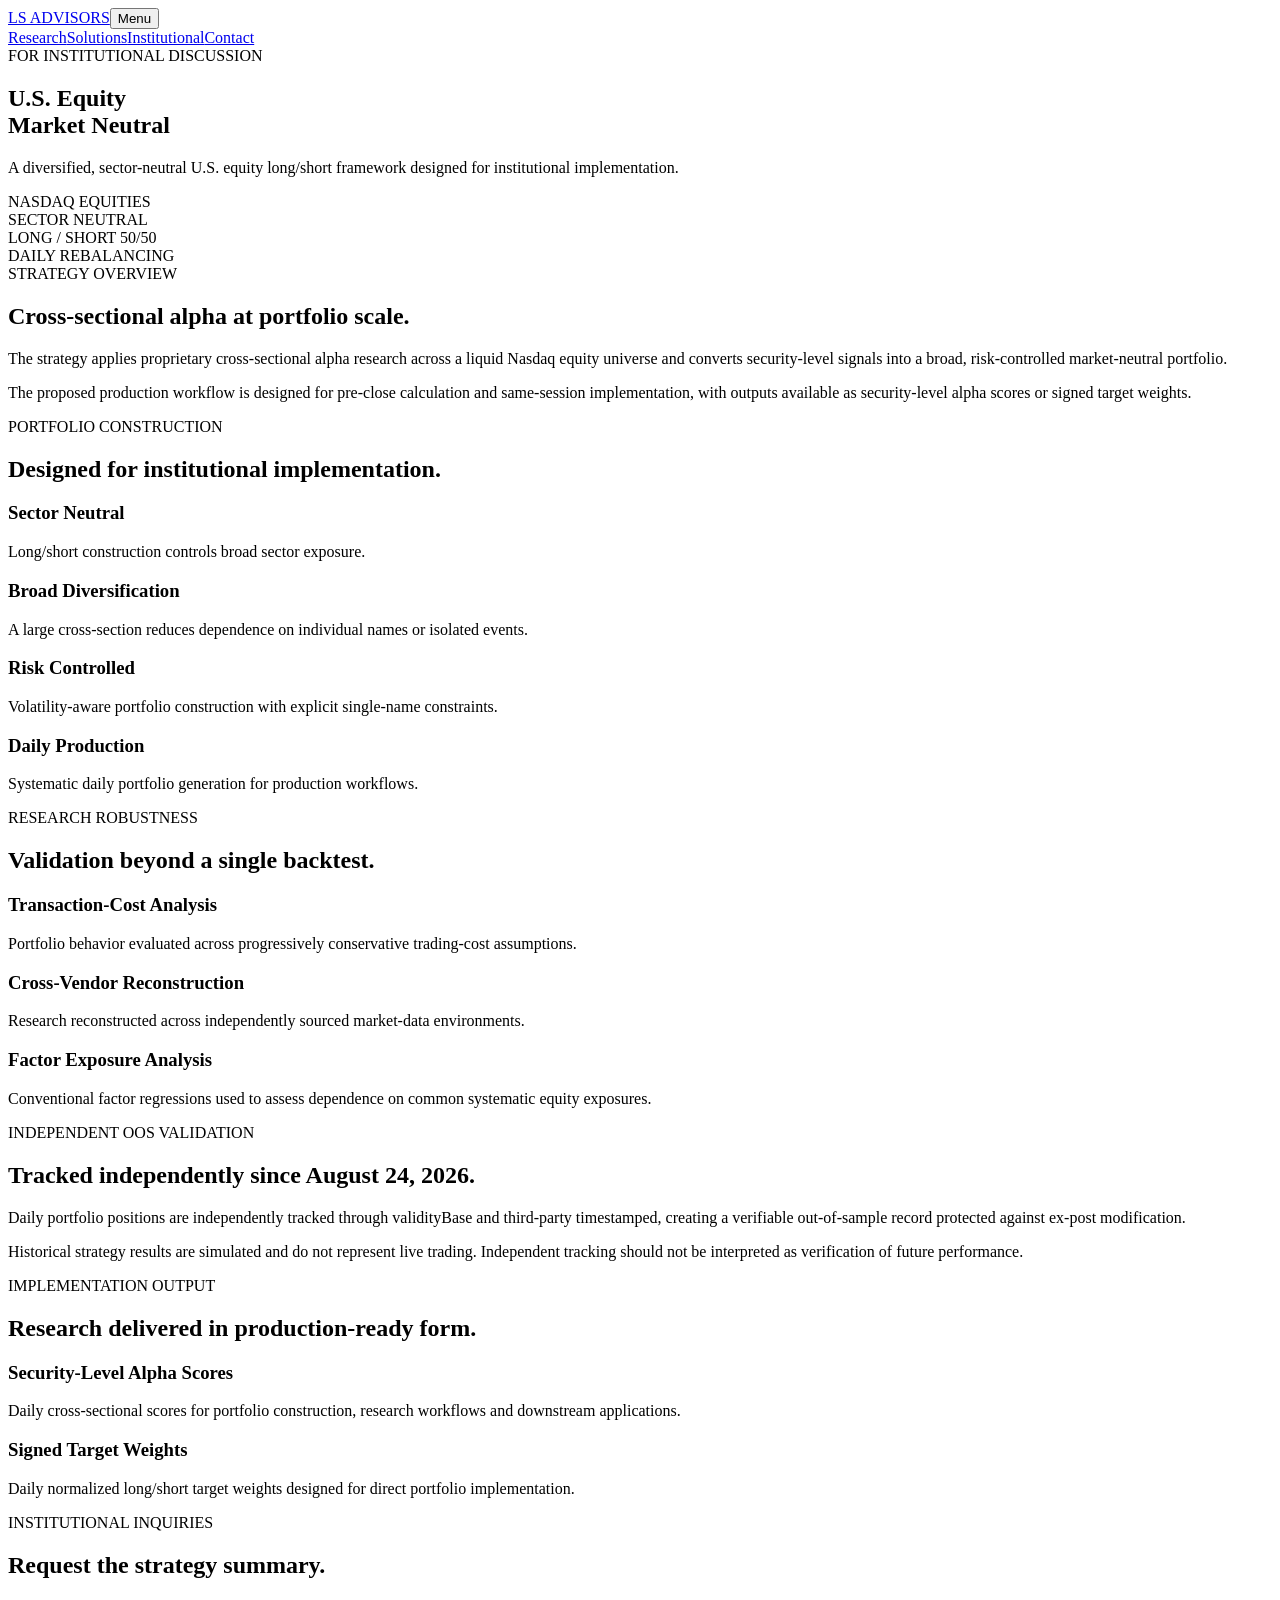
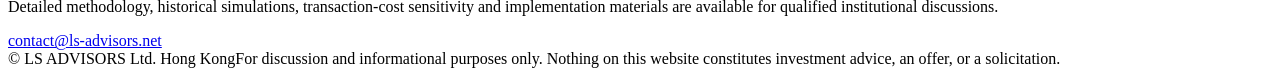
==== institutional.html @ 53be9aa7 "Add files via upload" ====
<!doctype html>
<html lang="en">
<head>
<meta charset="utf-8"><meta name="viewport" content="width=device-width, initial-scale=1">
<meta name="description" content="LS ADVISORS U.S. Equity Market Neutral institutional research overview.">
<title>Institutional Research | LS ADVISORS</title><link rel="stylesheet" href="assets/css/style.css">
</head>
<body>
<header class="site-header"><a class="brand" href="index.html">LS ADVISORS</a><button class="menu" aria-label="Toggle navigation">Menu</button><nav><a href="index.html#research">Research</a><a href="index.html#solutions">Solutions</a><a href="institutional.html">Institutional</a><a href="index.html#contact">Contact</a></nav></header>
<main>
<section class="hero institutional-hero">
<div class="eyebrow">FOR INSTITUTIONAL DISCUSSION</div>
<h1>U.S. Equity<br>Market Neutral</h1>
<p class="lead">A diversified, sector-neutral U.S. equity long/short framework designed for institutional implementation.</p>
<div class="specs"><div>NASDAQ EQUITIES</div><div>SECTOR NEUTRAL</div><div>LONG / SHORT 50/50</div><div>DAILY REBALANCING</div></div>
</section>

<section class="section">
<div class="kicker">STRATEGY OVERVIEW</div><h2>Cross-sectional alpha at portfolio scale.</h2>
<div class="two-col"><p>The strategy applies proprietary cross-sectional alpha research across a liquid Nasdaq equity universe and converts security-level signals into a broad, risk-controlled market-neutral portfolio.</p><p>The proposed production workflow is designed for pre-close calculation and same-session implementation, with outputs available as security-level alpha scores or signed target weights.</p></div>
</section>

<section class="section dark">
<div class="kicker">PORTFOLIO CONSTRUCTION</div><h2>Designed for institutional implementation.</h2>
<div class="cards four"><article><h3>Sector Neutral</h3><p>Long/short construction controls broad sector exposure.</p></article><article><h3>Broad Diversification</h3><p>A large cross-section reduces dependence on individual names or isolated events.</p></article><article><h3>Risk Controlled</h3><p>Volatility-aware portfolio construction with explicit single-name constraints.</p></article><article><h3>Daily Production</h3><p>Systematic daily portfolio generation for production workflows.</p></article></div>
</section>

<section class="section">
<div class="kicker">RESEARCH ROBUSTNESS</div><h2>Validation beyond a single backtest.</h2>
<div class="cards three"><article><h3>Transaction-Cost Analysis</h3><p>Portfolio behavior evaluated across progressively conservative trading-cost assumptions.</p></article><article><h3>Cross-Vendor Reconstruction</h3><p>Research reconstructed across independently sourced market-data environments.</p></article><article><h3>Factor Exposure Analysis</h3><p>Conventional factor regressions used to assess dependence on common systematic equity exposures.</p></article></div>
</section>

<section class="section validation-large">
<div class="kicker">INDEPENDENT OOS VALIDATION</div><h2>Tracked independently since August 24, 2026.</h2>
<p class="lead">Daily portfolio positions are independently tracked through validityBase and third-party timestamped, creating a verifiable out-of-sample record protected against ex-post modification.</p>
<p class="muted">Historical strategy results are simulated and do not represent live trading. Independent tracking should not be interpreted as verification of future performance.</p>
</section>

<section class="section dark">
<div class="kicker">IMPLEMENTATION OUTPUT</div><h2>Research delivered in production-ready form.</h2>
<div class="two-col"><div><h3>Security-Level Alpha Scores</h3><p>Daily cross-sectional scores for portfolio construction, research workflows and downstream applications.</p></div><div><h3>Signed Target Weights</h3><p>Daily normalized long/short target weights designed for direct portfolio implementation.</p></div></div>
</section>

<section class="section contact">
<div class="kicker">INSTITUTIONAL INQUIRIES</div><h2>Request the strategy summary.</h2>
<p>Detailed methodology, historical simulations, transaction-cost sensitivity and implementation materials are available for qualified institutional discussions.</p>
<a class="btn primary" href="mailto:contact@ls-advisors.net?subject=Institutional%20Strategy%20Inquiry">contact@ls-advisors.net</a>
</section>
</main>
<footer>© <span id="year"></span> LS ADVISORS Ltd. <span>Hong Kong</span><span>For discussion and informational purposes only. Nothing on this website constitutes investment advice, an offer, or a solicitation.</span></footer>
<script src="assets/js/main.js"></script></body></html>
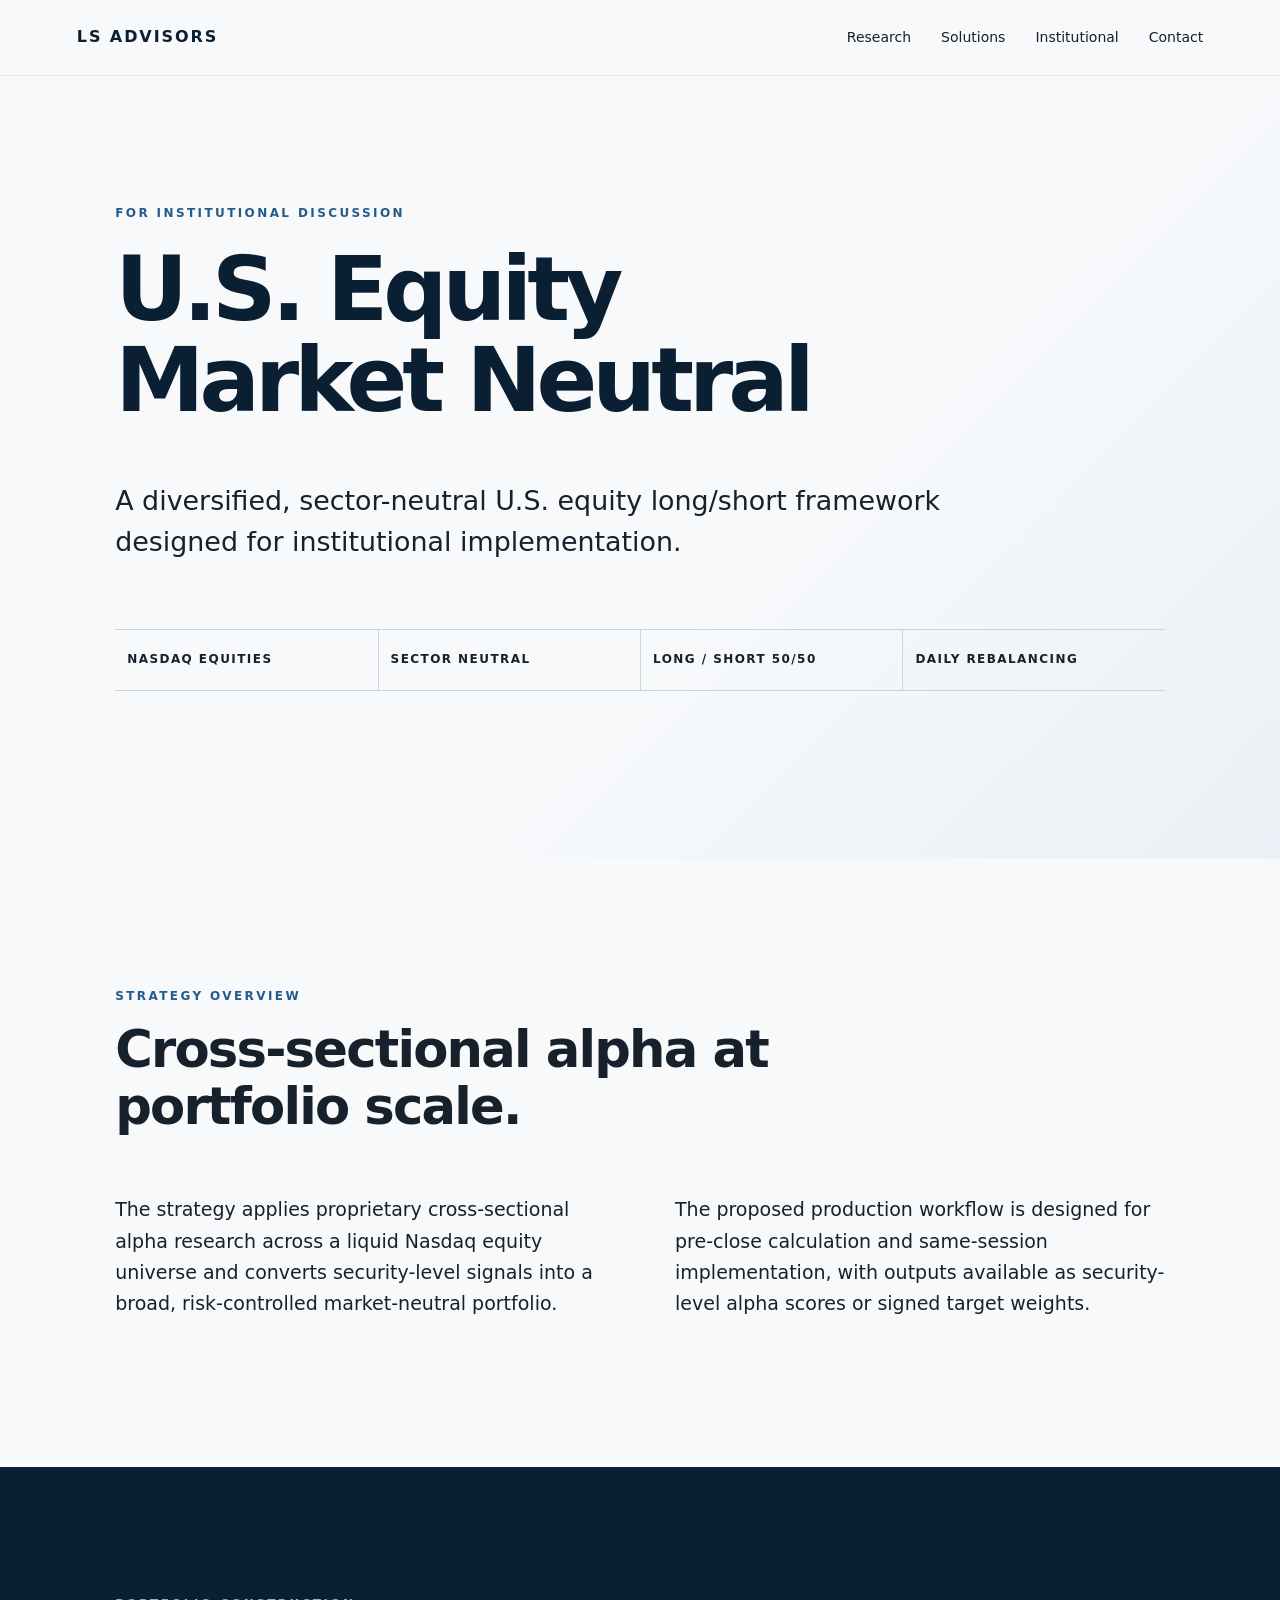
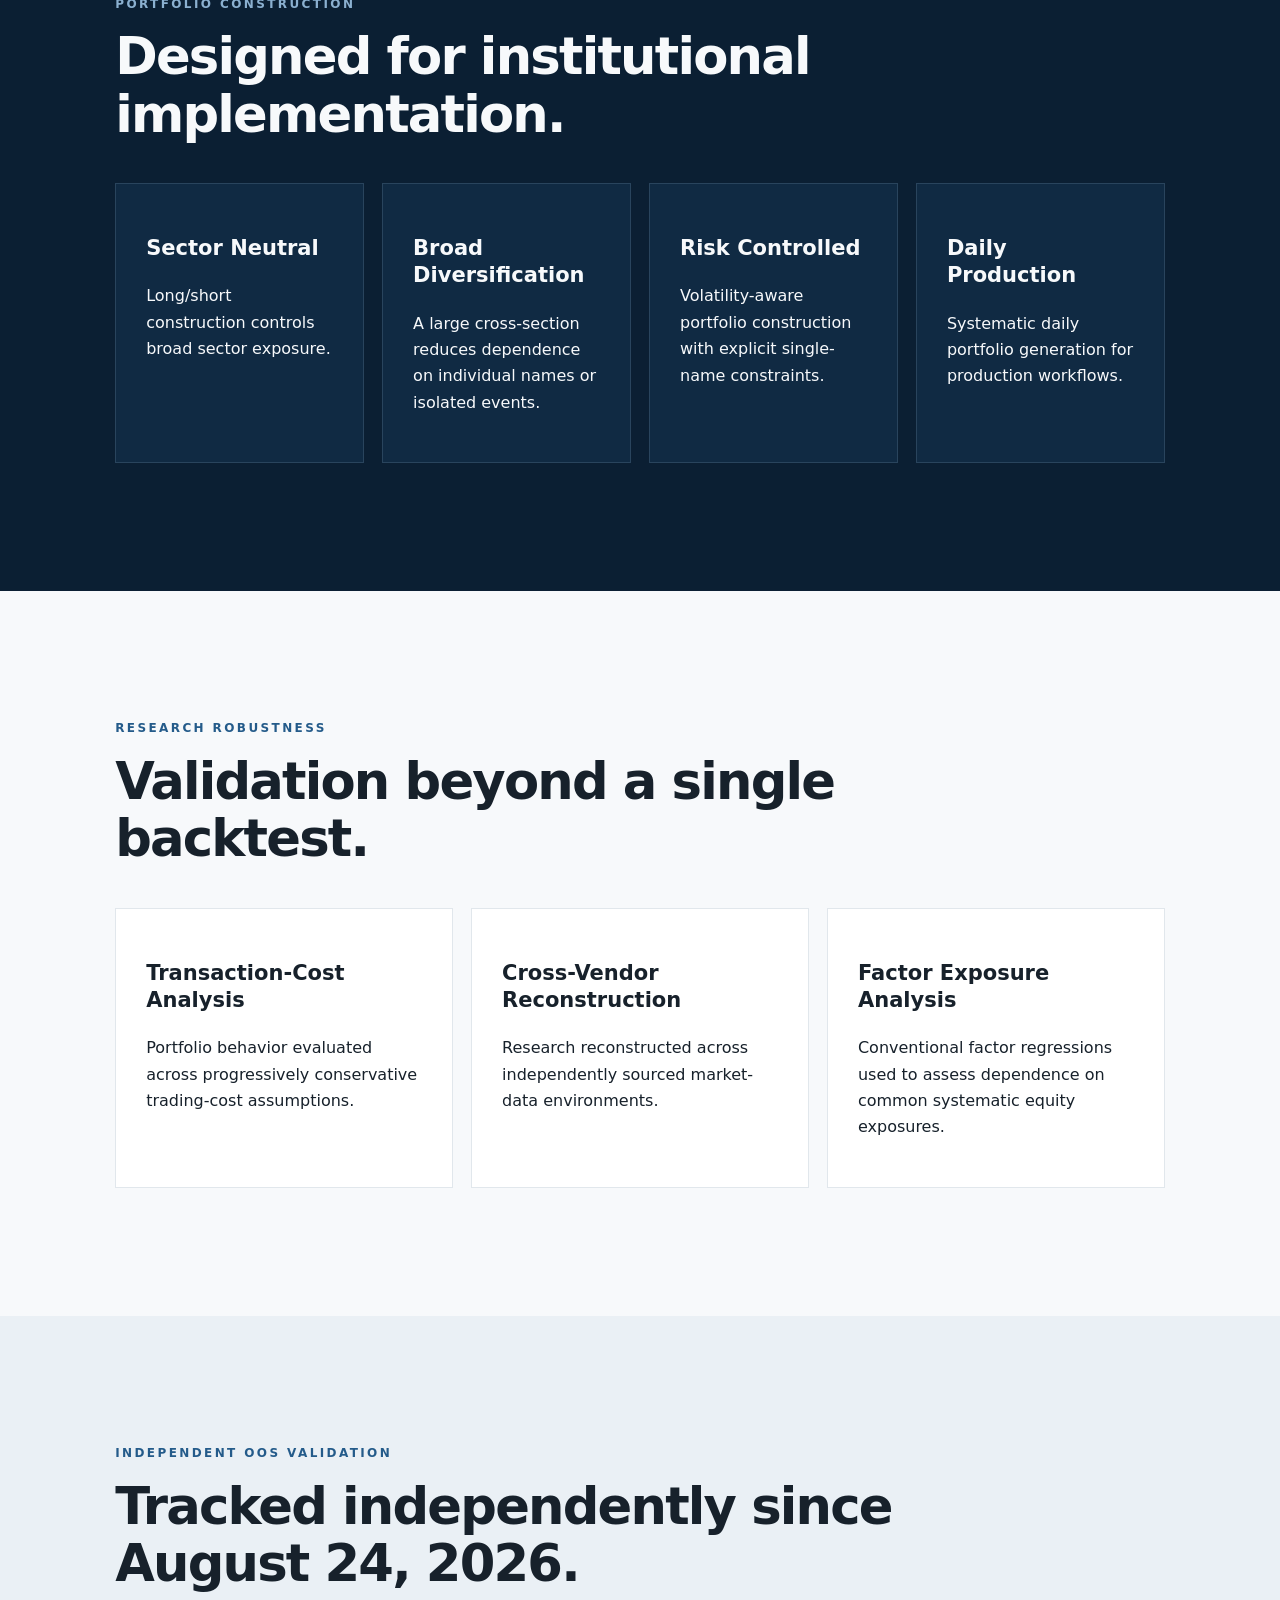
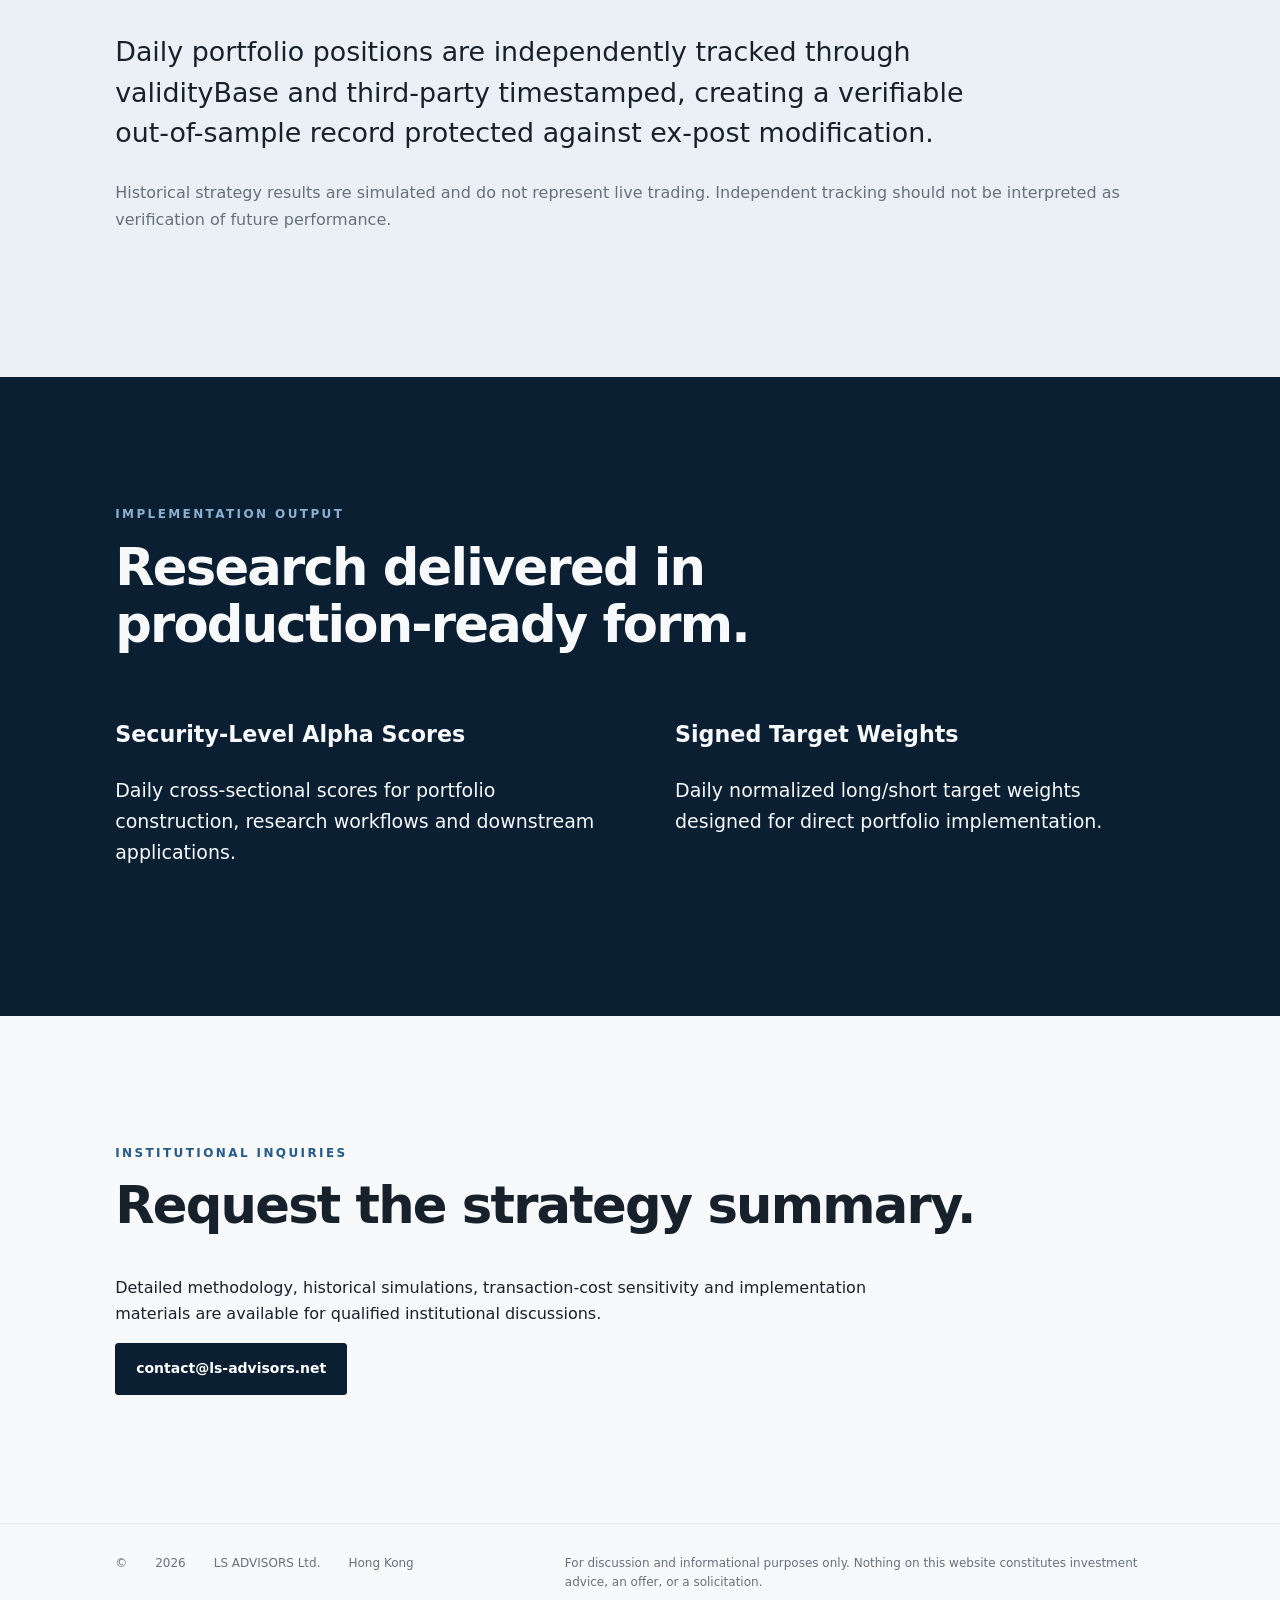
==== commit 9fe6ebb7: "Update stylesheet and script paths in institutional.html" ====
--- a/institutional.html
+++ b/institutional.html
@@ -3,7 +3,7 @@
 <head>
 <meta charset="utf-8"><meta name="viewport" content="width=device-width, initial-scale=1">
 <meta name="description" content="LS ADVISORS U.S. Equity Market Neutral institutional research overview.">
-<title>Institutional Research | LS ADVISORS</title><link rel="stylesheet" href="assets/css/style.css">
+<title>Institutional Research | LS ADVISORS</title><link rel="stylesheet" href="style.css">
 </head>
 <body>
 <header class="site-header"><a class="brand" href="index.html">LS ADVISORS</a><button class="menu" aria-label="Toggle navigation">Menu</button><nav><a href="index.html#research">Research</a><a href="index.html#solutions">Solutions</a><a href="institutional.html">Institutional</a><a href="index.html#contact">Contact</a></nav></header>
@@ -48,4 +48,4 @@
 </section>
 </main>
 <footer>© <span id="year"></span> LS ADVISORS Ltd. <span>Hong Kong</span><span>For discussion and informational purposes only. Nothing on this website constitutes investment advice, an offer, or a solicitation.</span></footer>
-<script src="assets/js/main.js"></script></body></html>+<script src="main.js"></script></body></html>
--- a/style.css
+++ b/style.css
@@ -0,0 +1,2 @@
+*{box-sizing:border-box}html{scroll-behavior:smooth}body{margin:0;font-family:Inter,ui-sans-serif,system-ui,-apple-system,BlinkMacSystemFont,"Segoe UI",sans-serif;color:#17212b;background:#f7f9fb;line-height:1.65}a{color:inherit;text-decoration:none}.site-header{height:76px;padding:0 clamp(24px,6vw,90px);display:flex;align-items:center;justify-content:space-between;background:rgba(247,249,251,.94);border-bottom:1px solid #e1e7ec;position:sticky;top:0;z-index:20;backdrop-filter:blur(12px)}.brand{font-weight:800;letter-spacing:.12em;color:#0b1f33}.site-header nav{display:flex;gap:30px;font-size:14px}.site-header nav a:hover{color:#245b8a}.menu{display:none;background:none;border:0;font:inherit}.hero,.section{padding:clamp(72px,10vw,140px) clamp(24px,9vw,150px)}.hero{min-height:76vh;display:flex;flex-direction:column;justify-content:center;background:linear-gradient(135deg,#f7f9fb 60%,#eaf0f5)}.hero h1{font-size:clamp(48px,7vw,92px);line-height:1.02;letter-spacing:-.055em;max-width:1050px;margin:20px 0 28px;color:#0b1f33}.eyebrow,.kicker{font-size:12px;font-weight:800;letter-spacing:.2em;color:#245b8a}.lead{font-size:clamp(20px,2.1vw,28px);line-height:1.5;max-width:900px}.hero>p:not(.lead){max-width:760px;color:#66717d}.actions{display:flex;gap:12px;margin-top:28px}.btn{display:inline-block;padding:13px 20px;border:1px solid #9eabb6;border-radius:3px;font-weight:700;font-size:14px}.btn.primary{background:#0b1f33;color:white;border-color:#0b1f33}.section h2{font-size:clamp(34px,4vw,58px);line-height:1.12;letter-spacing:-.035em;margin:14px 0 40px;max-width:900px}.cards{display:grid;gap:18px}.cards.three{grid-template-columns:repeat(3,1fr)}.cards.four{grid-template-columns:repeat(4,1fr)}.cards.grid6{grid-template-columns:repeat(3,1fr)}.cards article{padding:30px;border:1px solid #e1e7ec;background:#fff;min-height:220px}.cards article span,.process b{font-size:12px;letter-spacing:.16em;color:#245b8a}.cards h3,.process h3{font-size:21px;line-height:1.3}.cards small{color:#66717d}.dark{background:#0b1f33;color:#f7f9fb}.dark .kicker{color:#8bb0d0}.dark .cards article{background:#102a43;border-color:#29445d}.process{display:grid;grid-template-columns:repeat(3,1fr);gap:0;border-top:1px solid #3d5266}.process article{padding:32px 36px 24px 0;border-bottom:1px solid #3d5266}.process article+article{padding-left:36px;border-left:1px solid #3d5266}.statement{max-width:900px;font-size:21px;margin-top:45px}.specs{display:grid;grid-template-columns:repeat(4,1fr);margin:40px 0;border-top:1px solid #cbd5dd;border-bottom:1px solid #cbd5dd}.specs div{padding:20px 12px;font-size:12px;font-weight:800;letter-spacing:.12em}.specs div+div{border-left:1px solid #cbd5dd}.validation{border-left:3px solid #245b8a;padding:5px 0 5px 24px;max-width:850px;margin:45px 0}.text-link{font-weight:800;color:#245b8a}.deployment{background:#eaf0f5}.deployment p{max-width:900px;font-size:20px}.formula{margin-top:50px;padding:25px 0;border-top:1px solid #cbd5dd;border-bottom:1px solid #cbd5dd;font-weight:800;font-size:clamp(18px,2.3vw,30px);word-spacing:10px}.formula i{font-style:normal;color:#245b8a}.contact p{max-width:800px}.muted{color:#66717d}.two-col{display:grid;grid-template-columns:1fr 1fr;gap:70px;font-size:19px}.institutional-hero{min-height:65vh}.validation-large{background:#eaf0f5}footer{padding:30px clamp(24px,9vw,150px);border-top:1px solid #e1e7ec;display:flex;gap:28px;flex-wrap:wrap;color:#66717d;font-size:12px}footer span:last-child{margin-left:auto;max-width:600px}
+@media(max-width:800px){.site-header nav{display:none;position:absolute;top:76px;left:0;right:0;padding:24px;background:#f7f9fb;border-bottom:1px solid #e1e7ec;flex-direction:column}.site-header nav.open{display:flex}.menu{display:block}.cards.three,.cards.four,.cards.grid6,.process,.specs,.two-col{grid-template-columns:1fr}.process article+article{padding-left:0;border-left:0}.specs div+div{border-left:0;border-top:1px solid #cbd5dd}.hero{min-height:auto}.actions{flex-direction:column;align-items:flex-start}footer span:last-child{margin-left:0}}
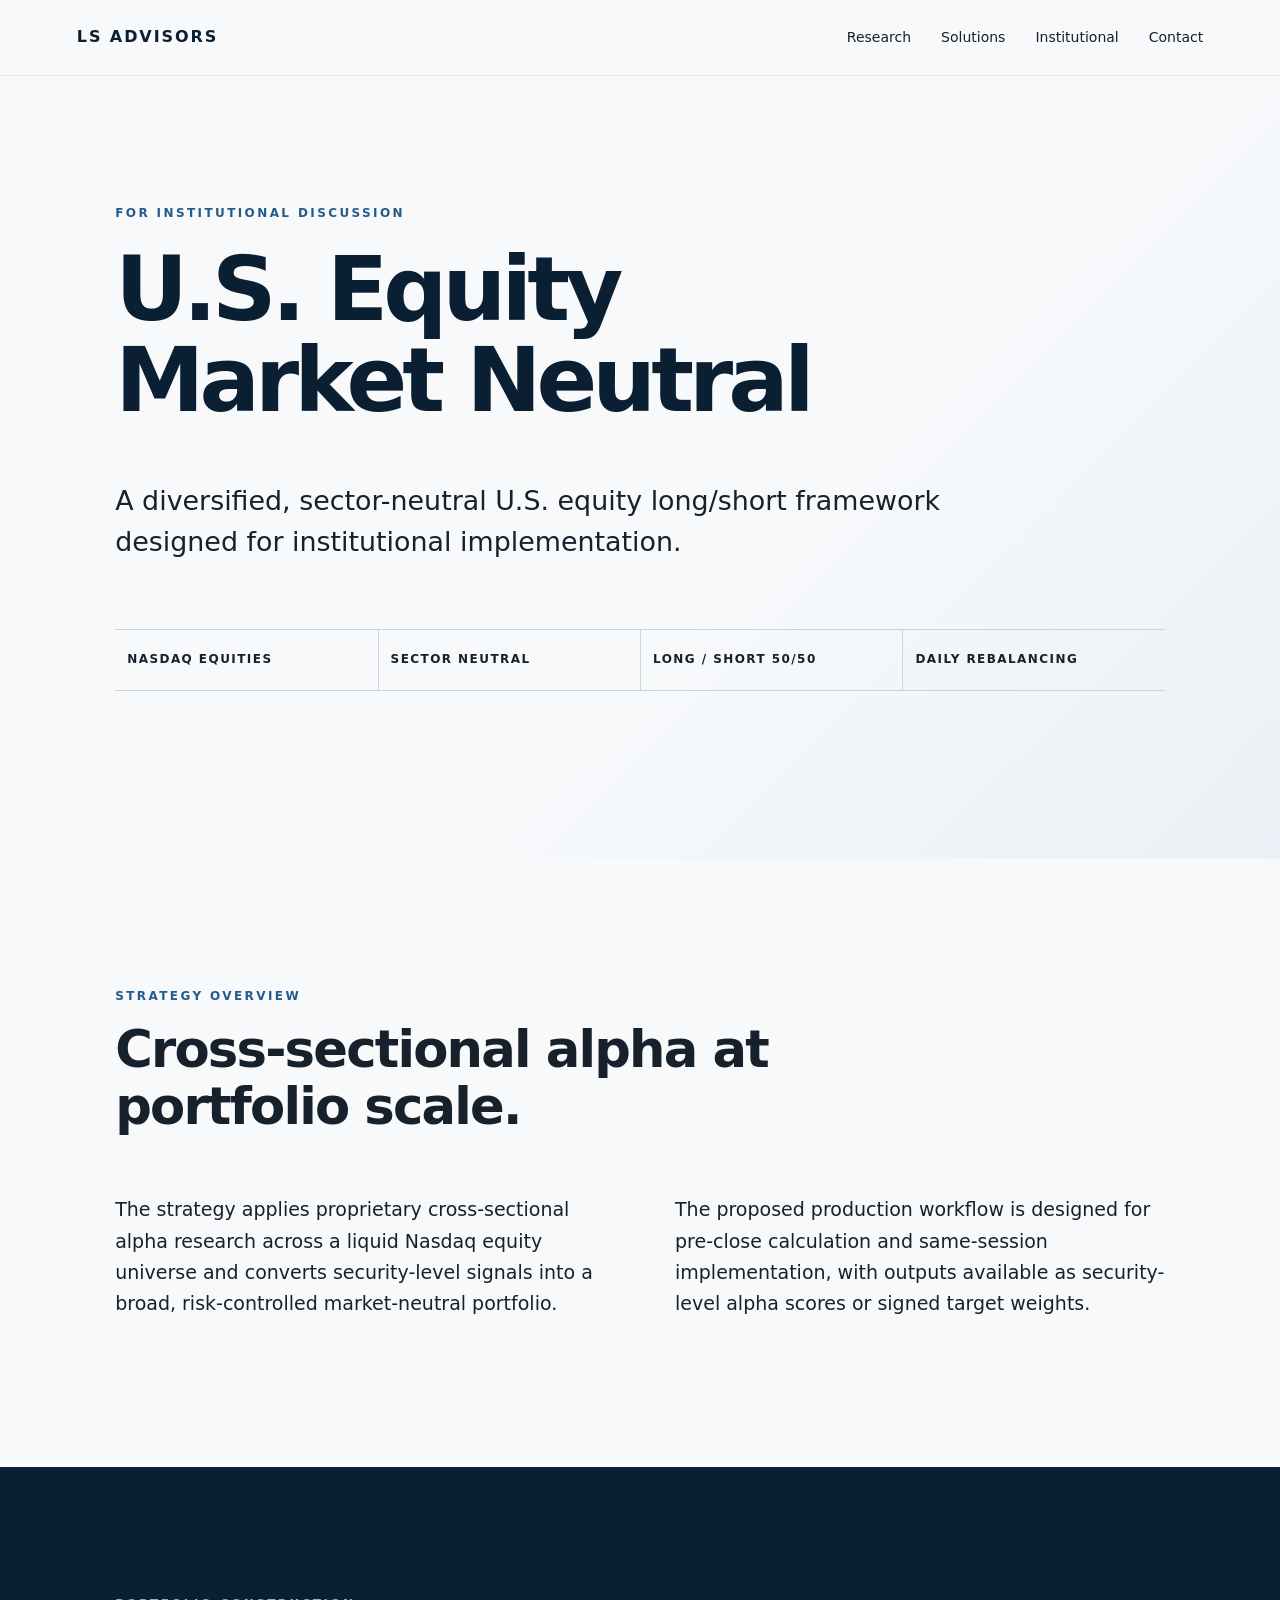
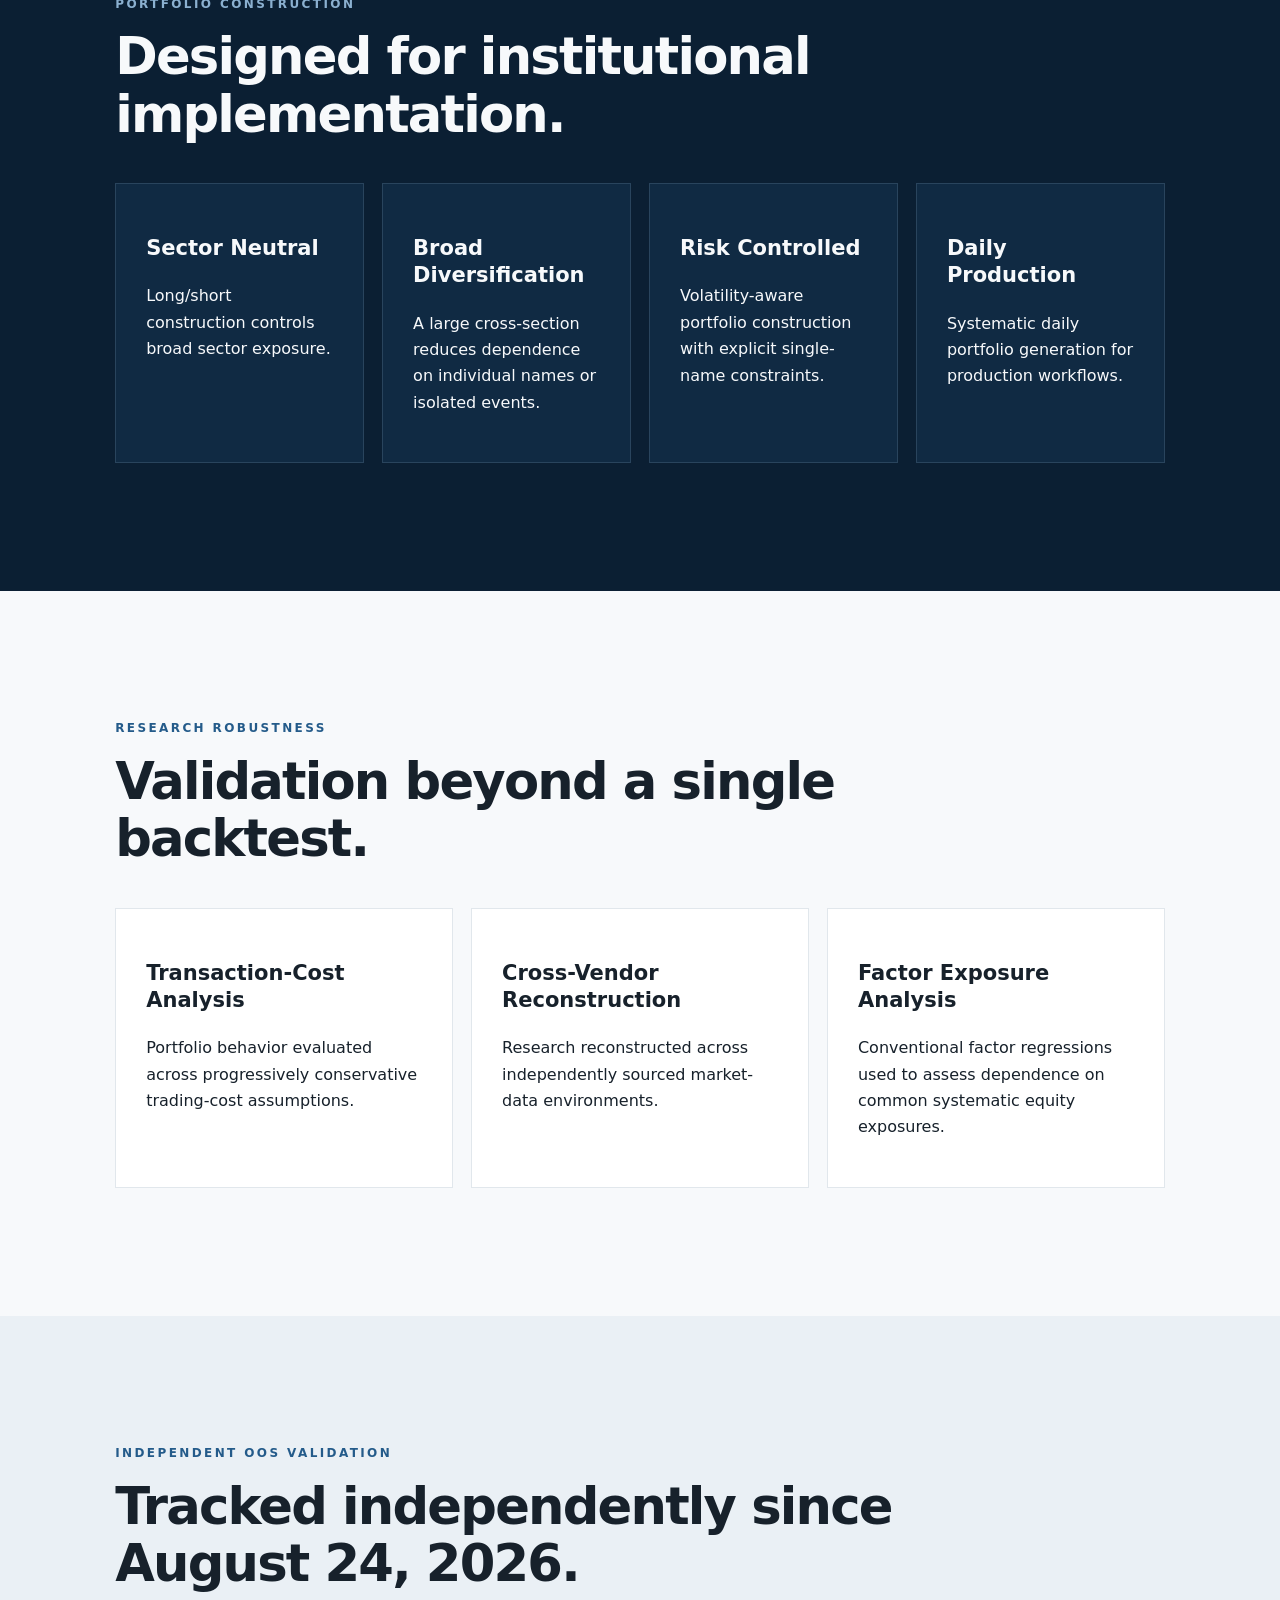
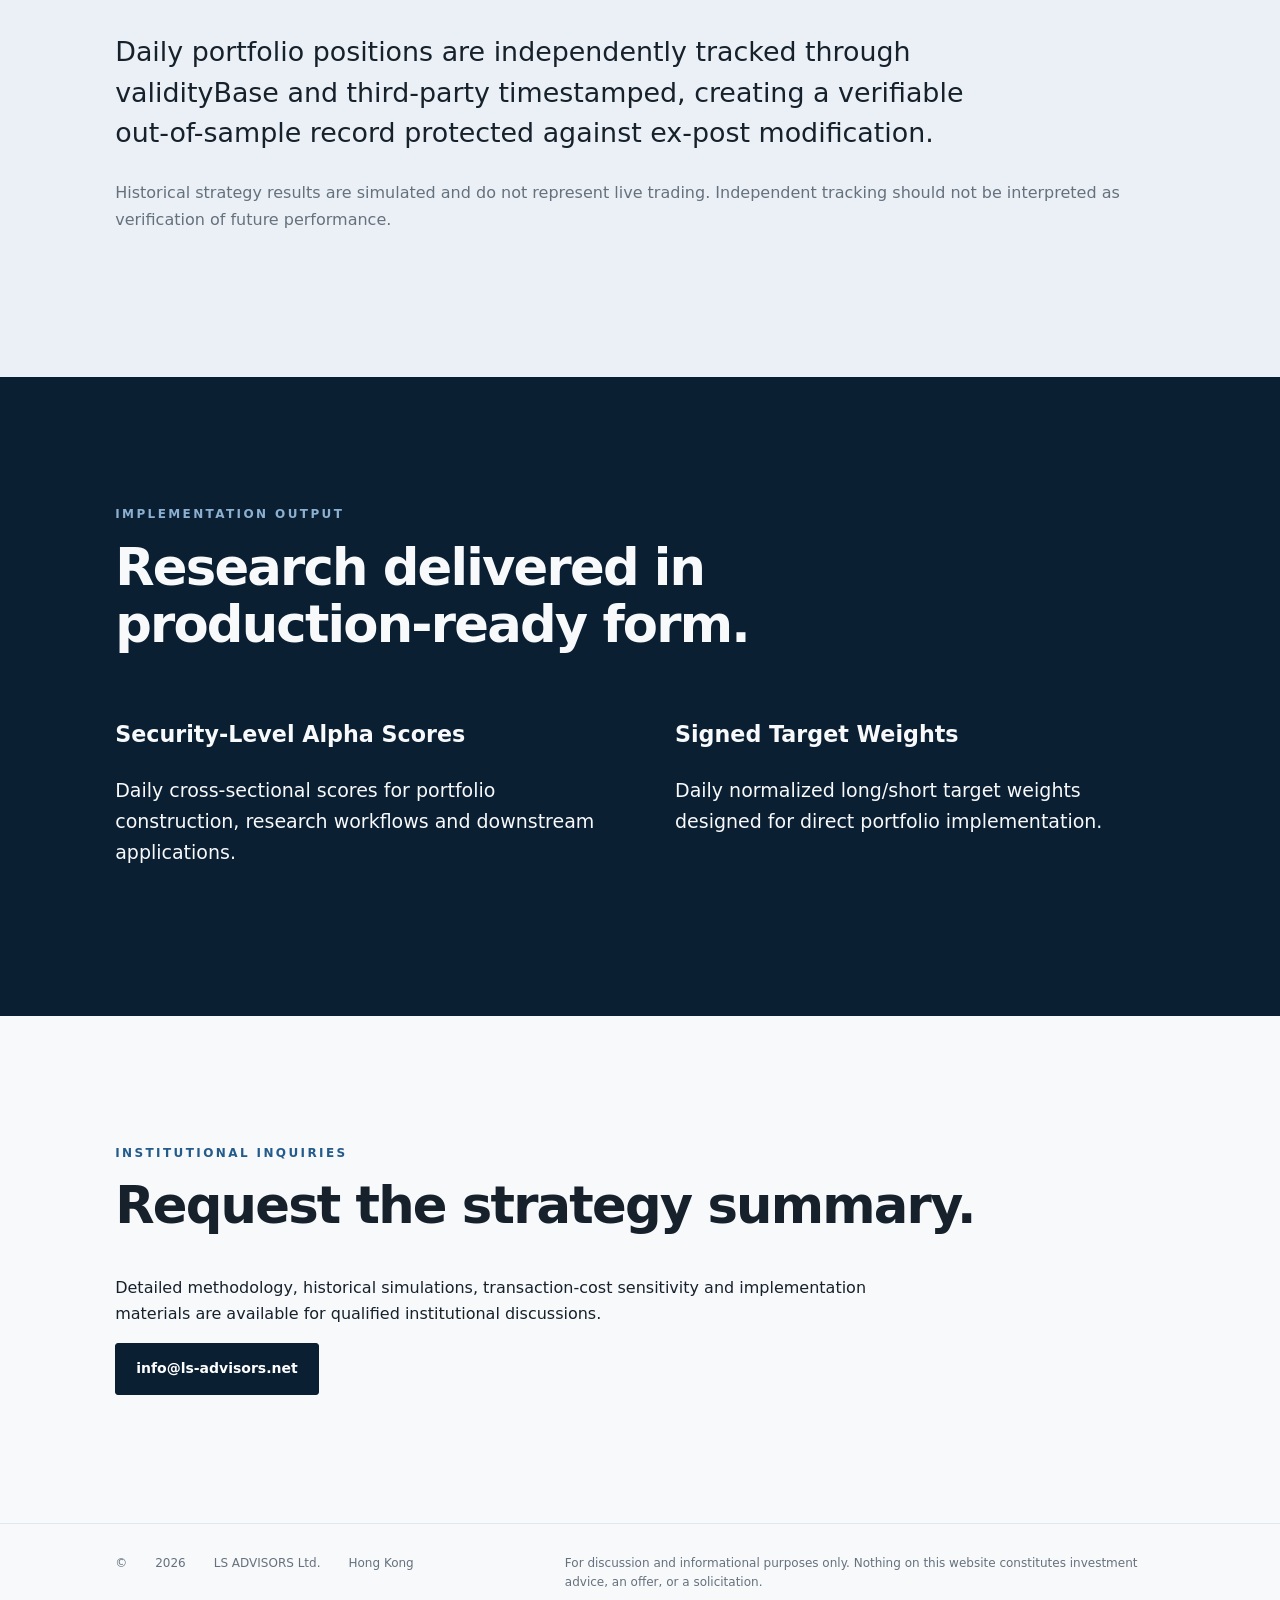
==== commit c14424d8: "institutional.html 업데이트 이메일 주소 변경" ====
--- a/institutional.html
+++ b/institutional.html
@@ -44,7 +44,7 @@
 <section class="section contact">
 <div class="kicker">INSTITUTIONAL INQUIRIES</div><h2>Request the strategy summary.</h2>
 <p>Detailed methodology, historical simulations, transaction-cost sensitivity and implementation materials are available for qualified institutional discussions.</p>
-<a class="btn primary" href="mailto:contact@ls-advisors.net?subject=Institutional%20Strategy%20Inquiry">contact@ls-advisors.net</a>
+<a class="btn primary" href="mailto:info@ls-advisors.net?subject=Institutional%20Strategy%20Inquiry">info@ls-advisors.net</a>
 </section>
 </main>
 <footer>© <span id="year"></span> LS ADVISORS Ltd. <span>Hong Kong</span><span>For discussion and informational purposes only. Nothing on this website constitutes investment advice, an offer, or a solicitation.</span></footer>
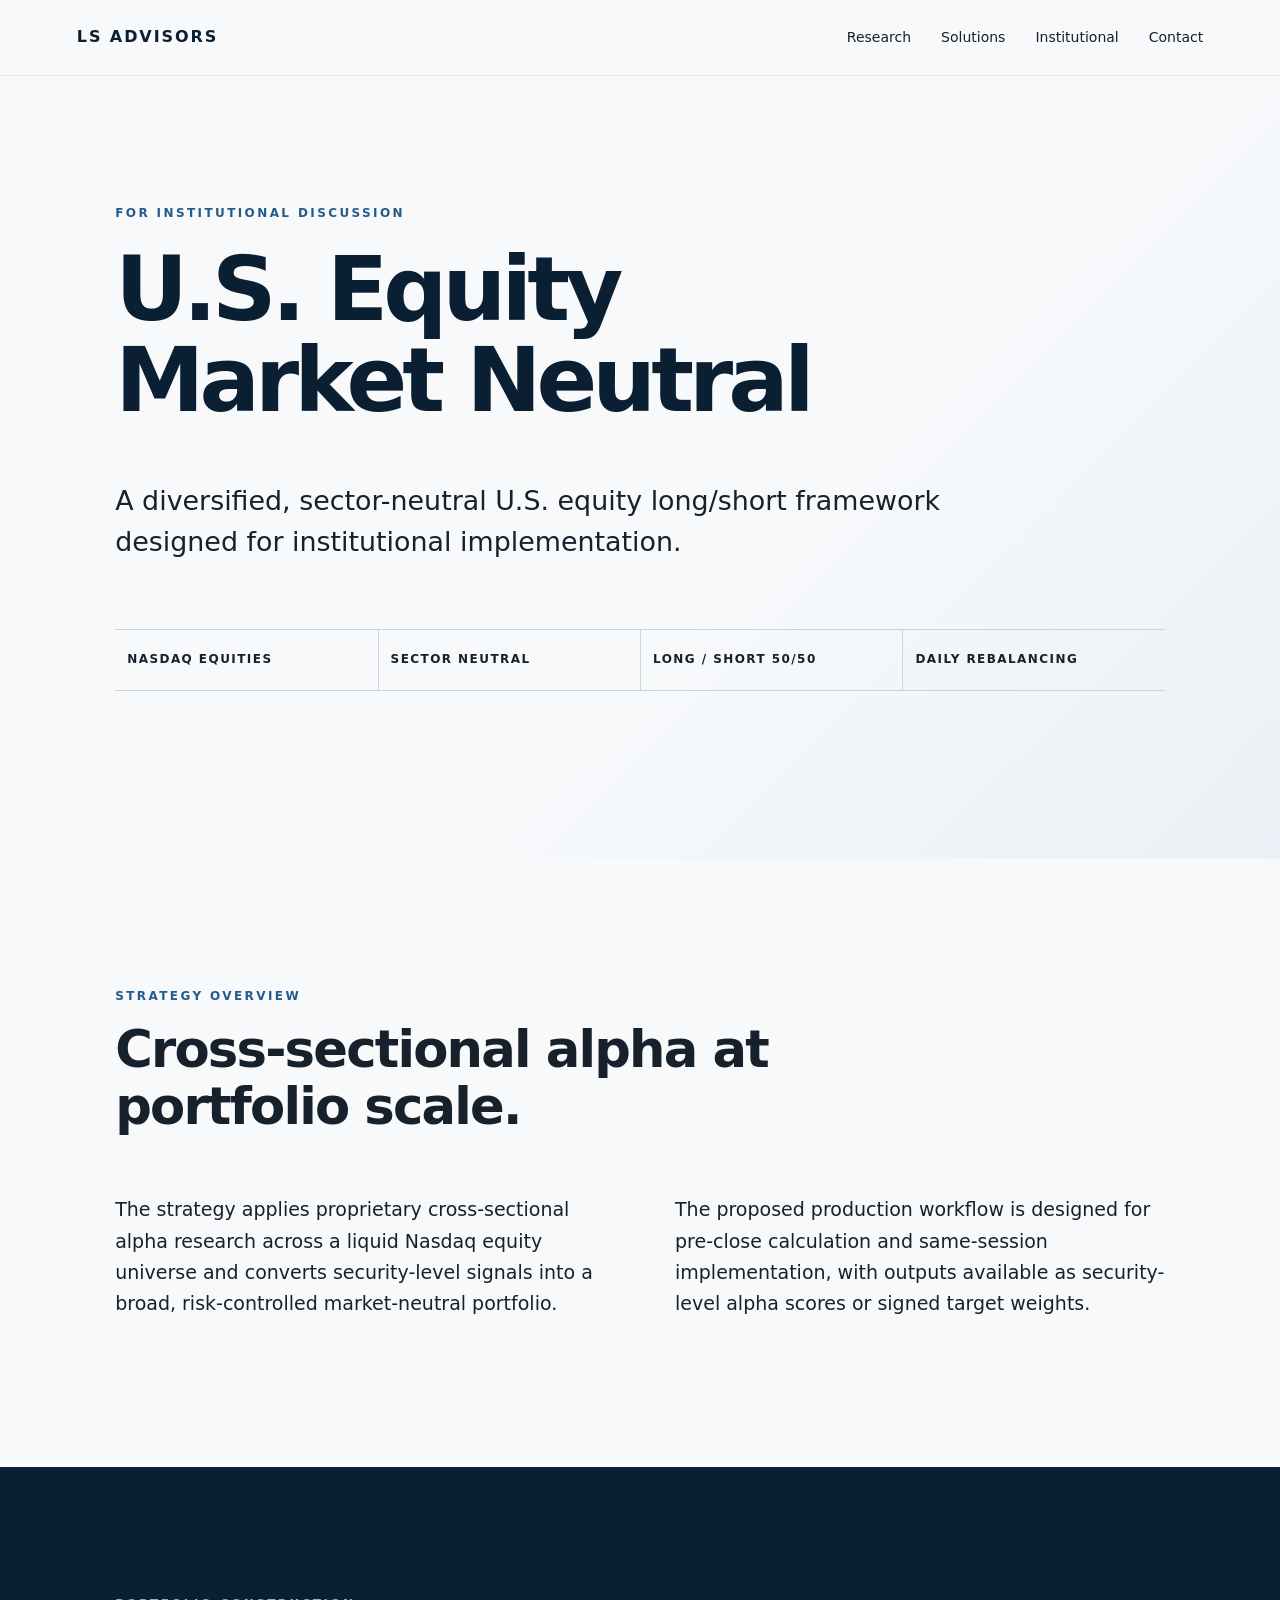
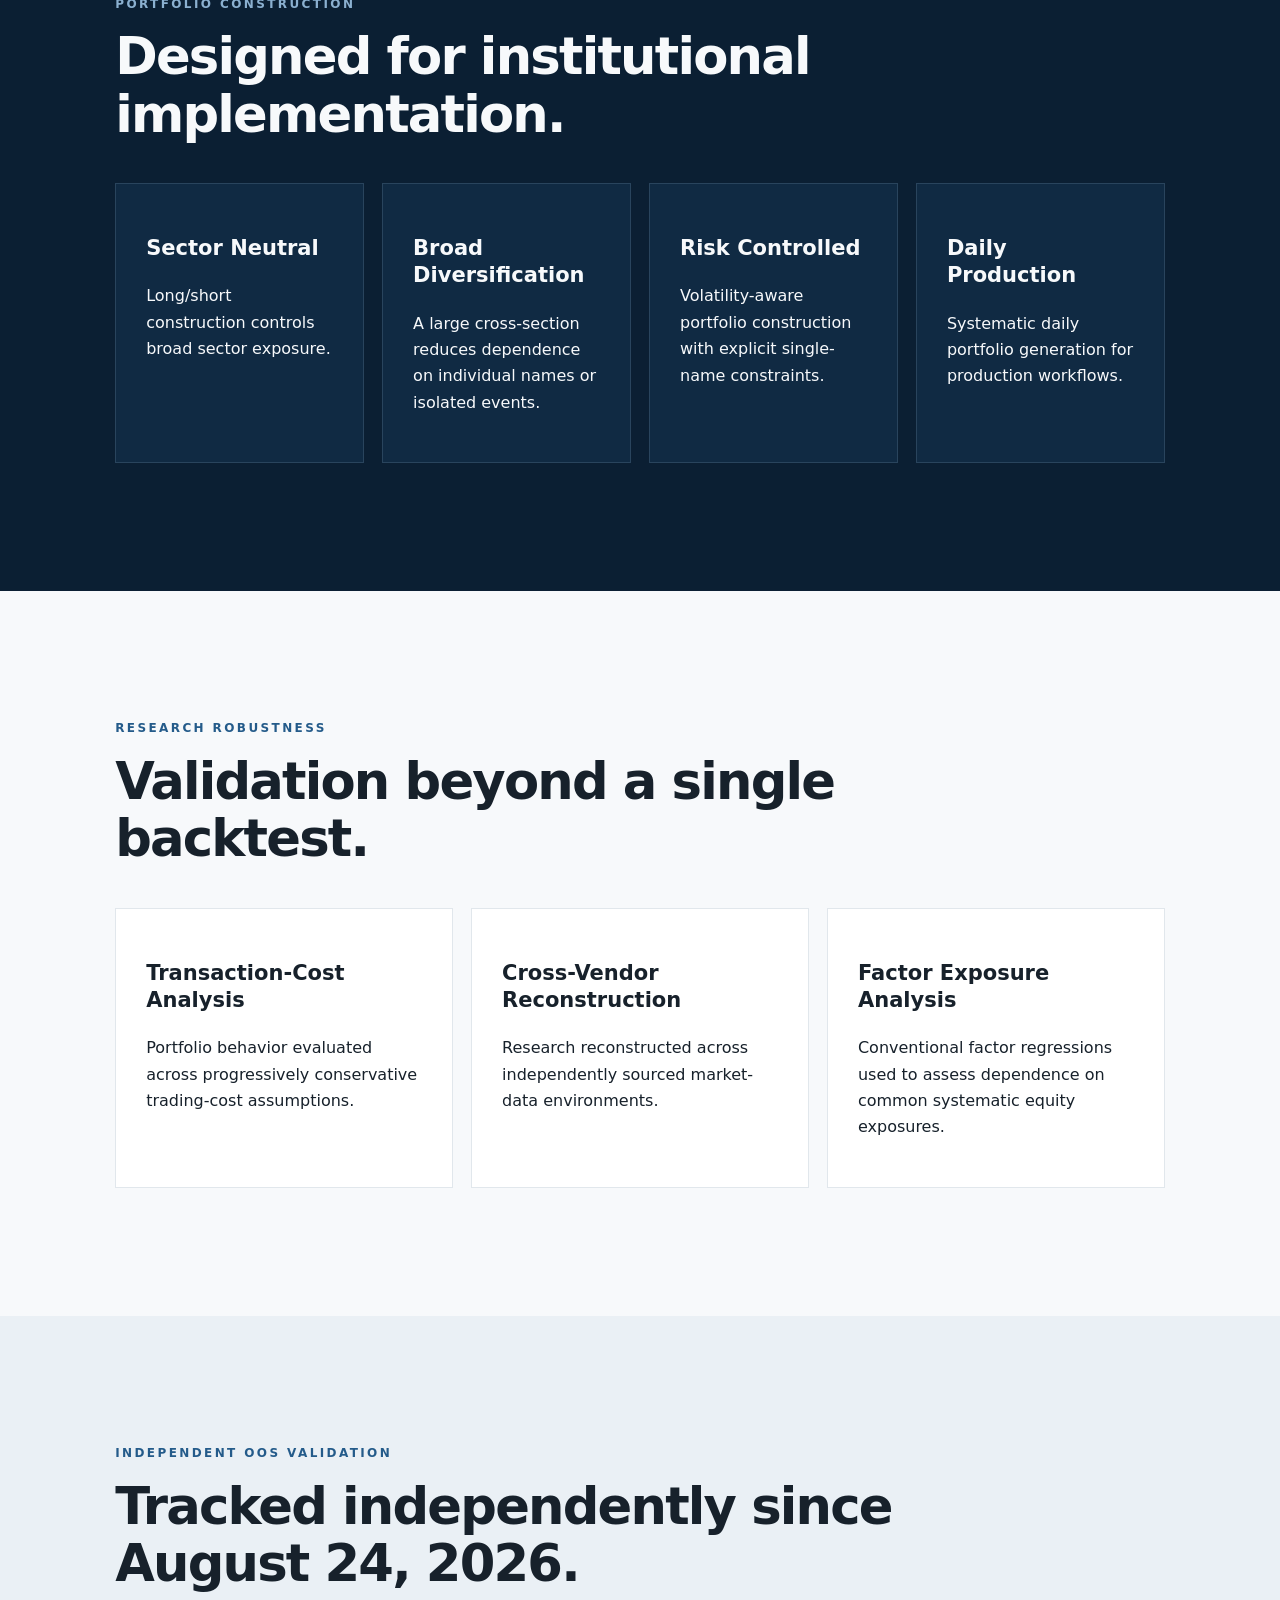
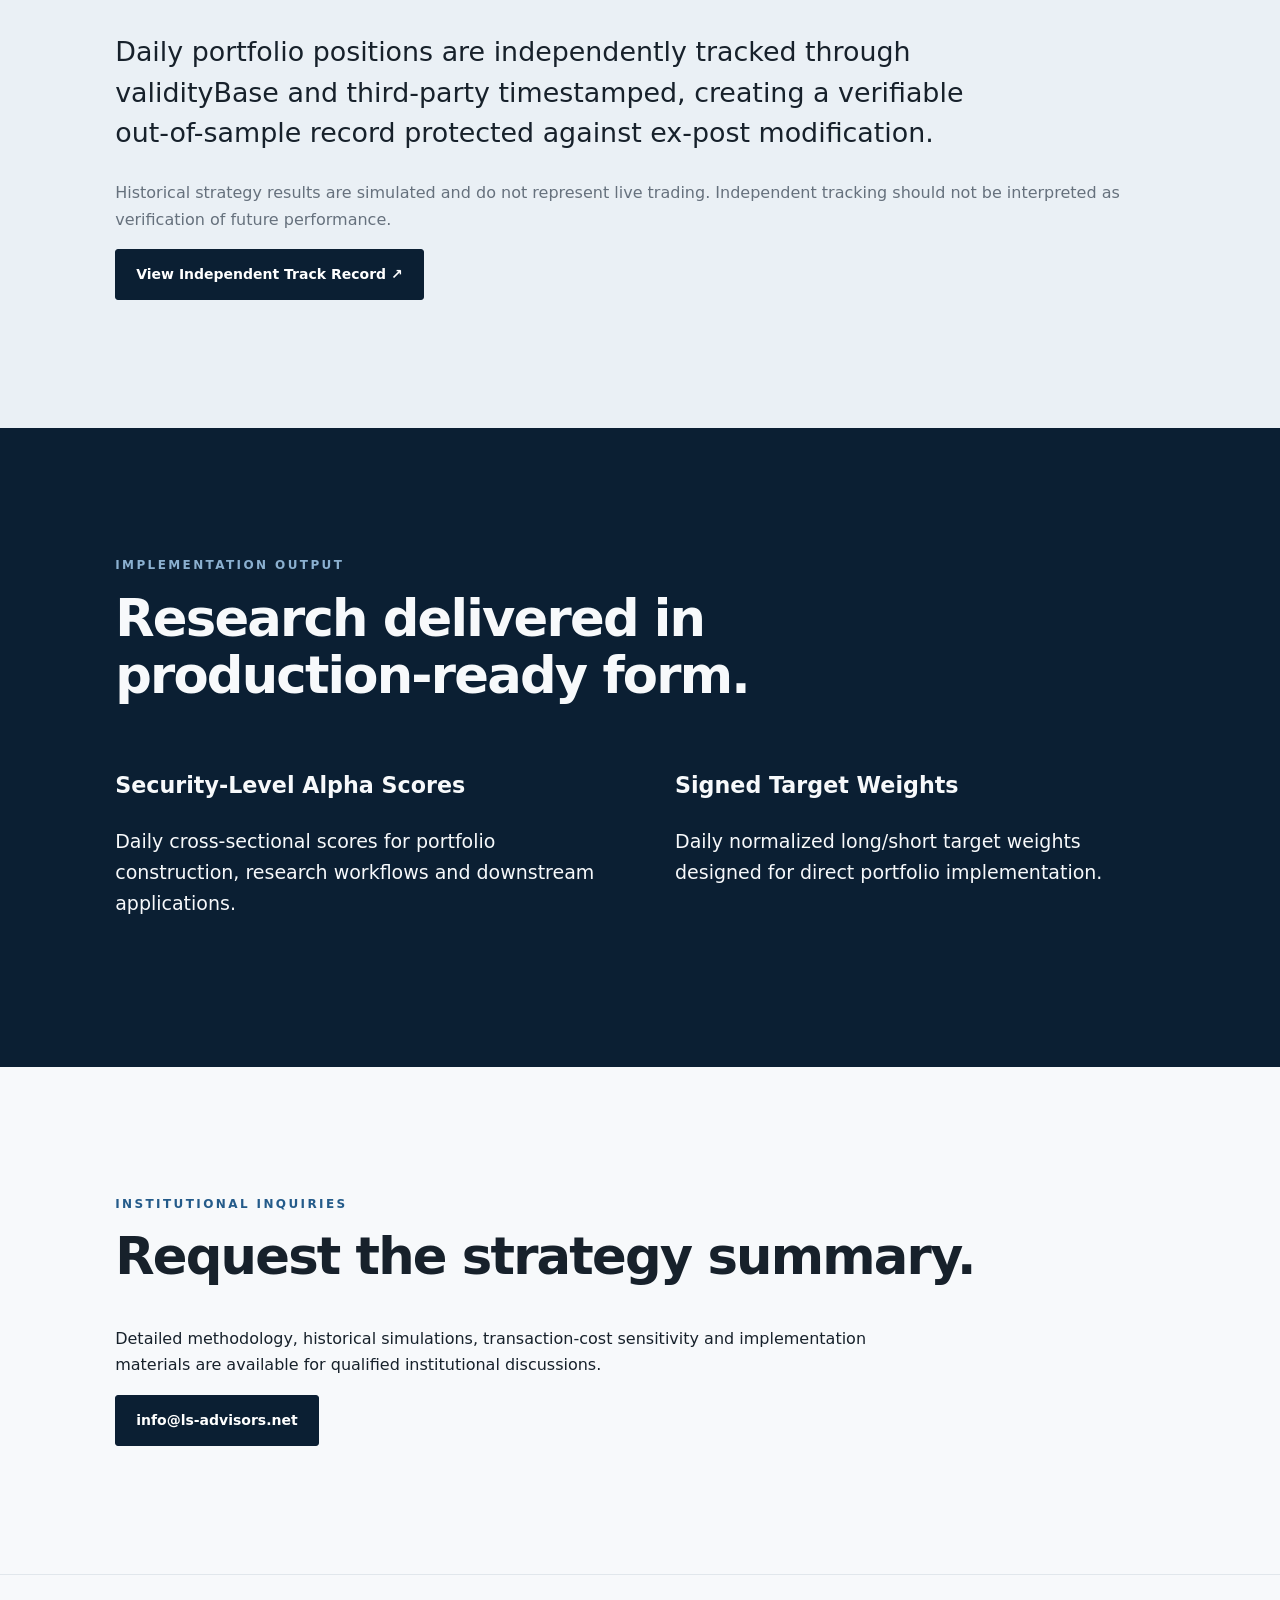
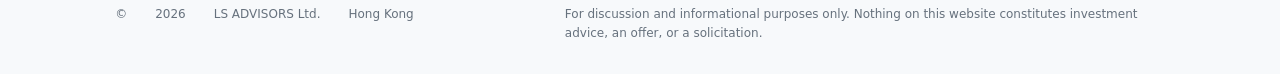
==== commit ca3ecee6: "Add files via upload add validitybase link" ====
--- a/institutional.html
+++ b/institutional.html
@@ -34,6 +34,7 @@
 <div class="kicker">INDEPENDENT OOS VALIDATION</div><h2>Tracked independently since August 24, 2026.</h2>
 <p class="lead">Daily portfolio positions are independently tracked through validityBase and third-party timestamped, creating a verifiable out-of-sample record protected against ex-post modification.</p>
 <p class="muted">Historical strategy results are simulated and do not represent live trading. Independent tracking should not be interpreted as verification of future performance.</p>
+<a class="btn primary" href="https://portfolios.vbase.com/?sym=LSA-NASDAQ-LS" target="_blank" rel="noopener noreferrer">View Independent Track Record ↗</a>
 </section>
 
 <section class="section dark">
@@ -48,4 +49,4 @@
 </section>
 </main>
 <footer>© <span id="year"></span> LS ADVISORS Ltd. <span>Hong Kong</span><span>For discussion and informational purposes only. Nothing on this website constitutes investment advice, an offer, or a solicitation.</span></footer>
-<script src="main.js"></script></body></html>
+<script src="main.js"></script></body></html>
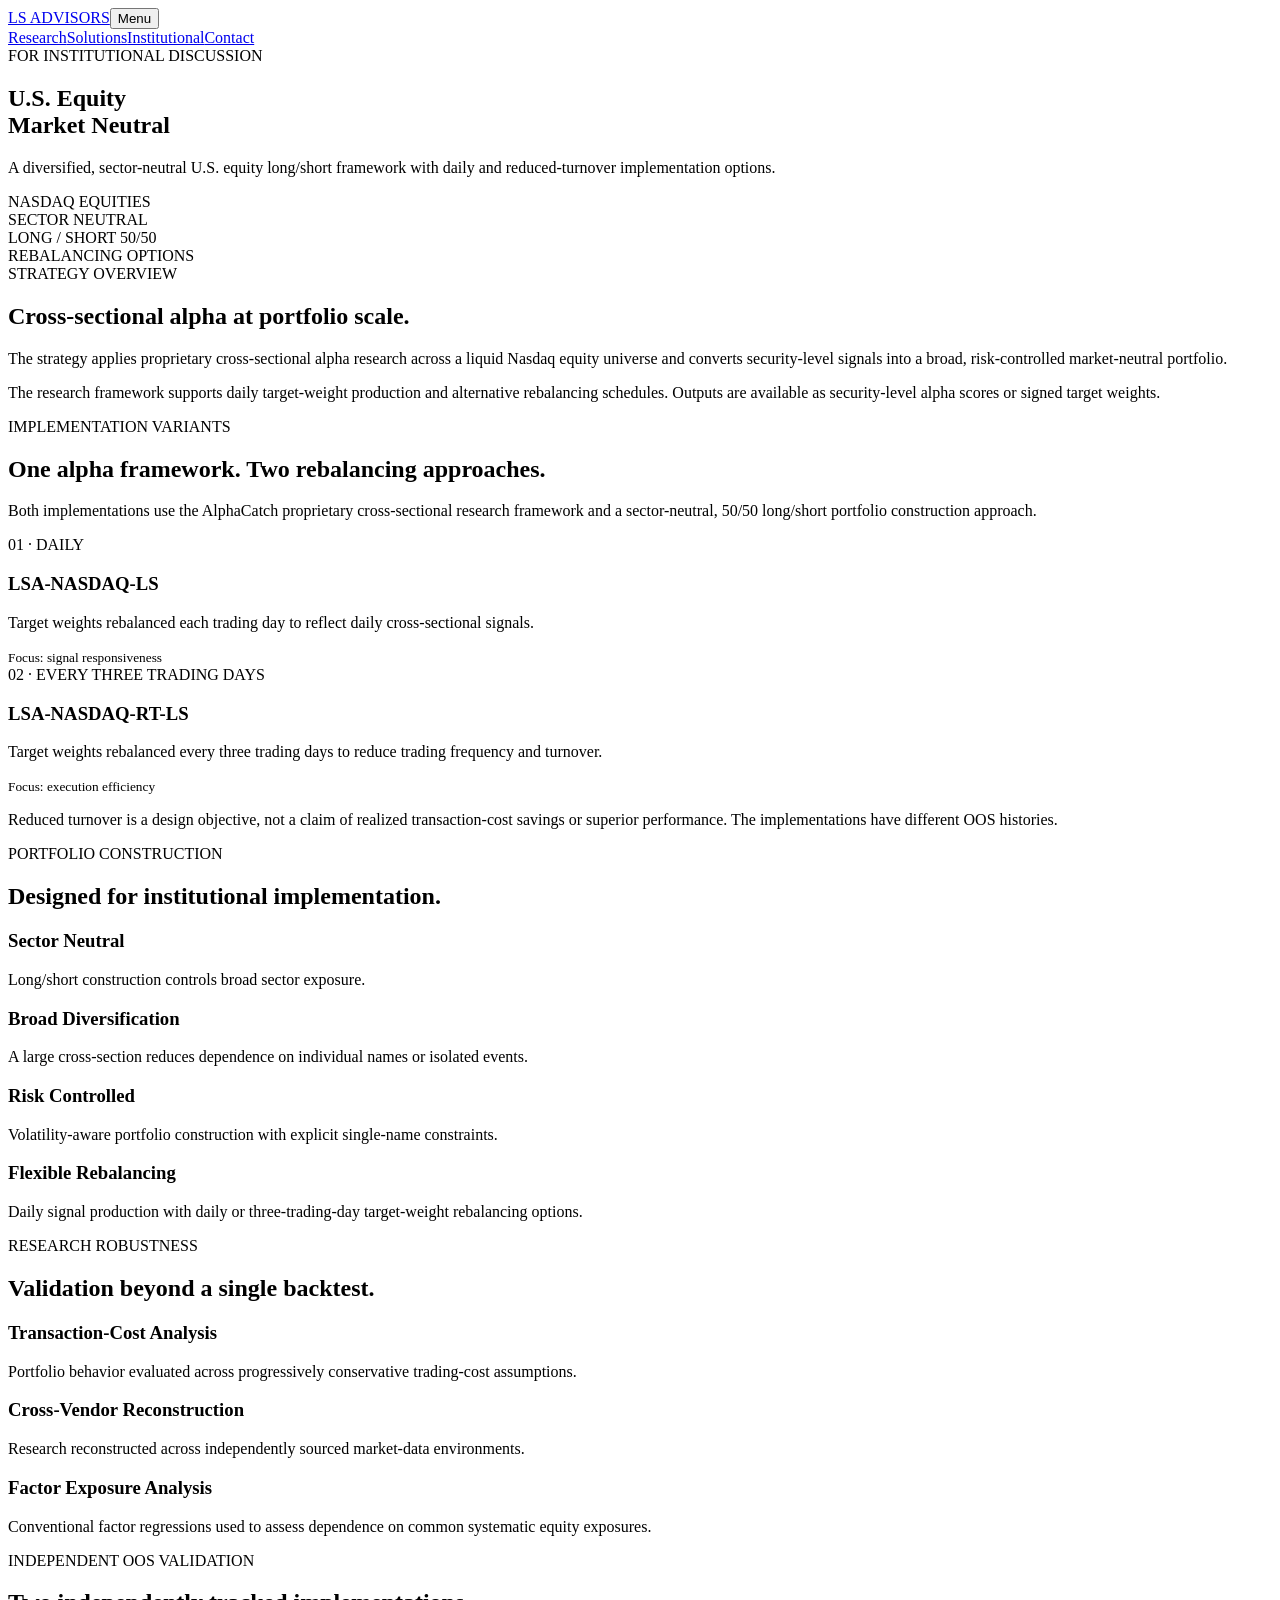
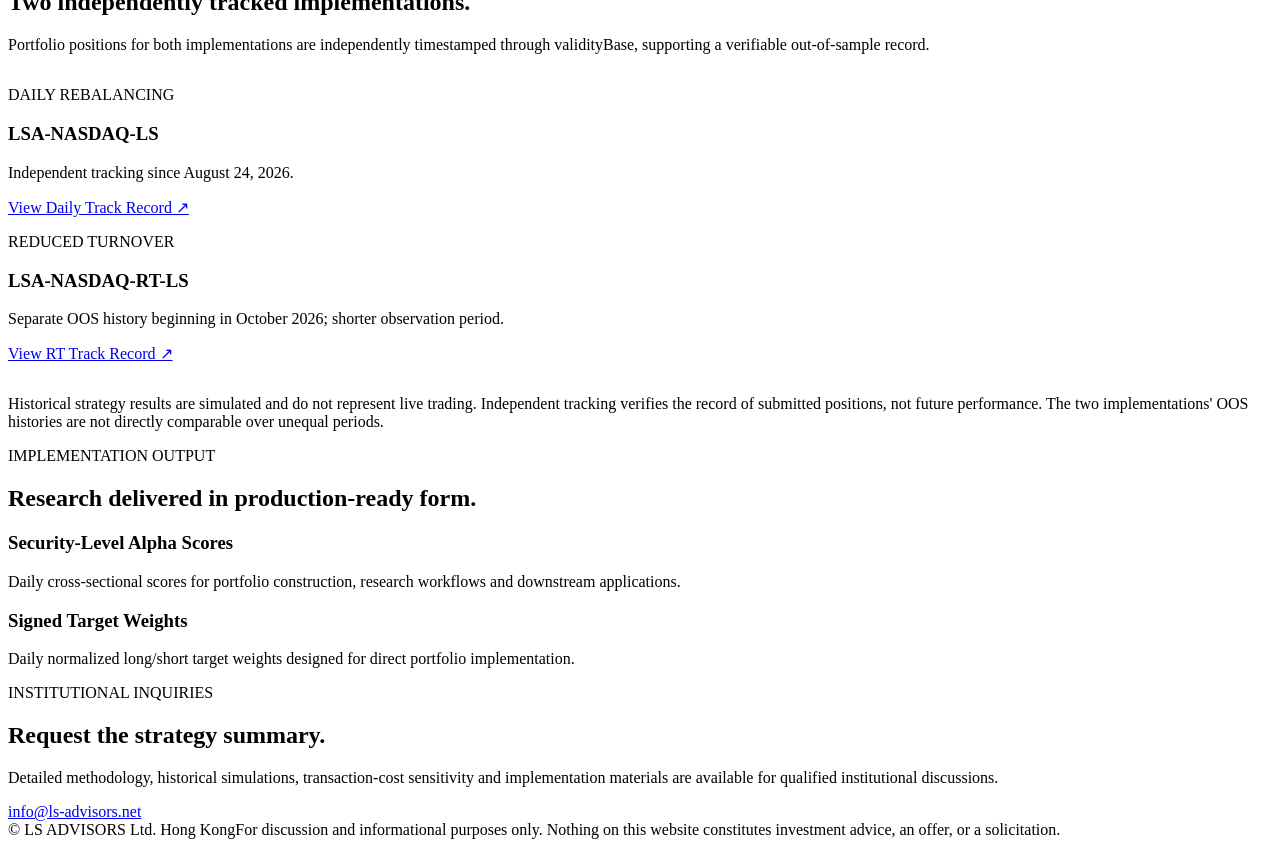
==== commit 8d7bda65: "Institutional Page Update" ====
--- a/institutional.html
+++ b/institutional.html
@@ -3,7 +3,7 @@
 <head>
 <meta charset="utf-8"><meta name="viewport" content="width=device-width, initial-scale=1">
 <meta name="description" content="LS ADVISORS U.S. Equity Market Neutral institutional research overview.">
-<title>Institutional Research | LS ADVISORS</title><link rel="stylesheet" href="style.css">
+<title>Institutional Research | LS ADVISORS</title><link rel="stylesheet" href="assets/css/style.css">
 </head>
 <body>
 <header class="site-header"><a class="brand" href="index.html">LS ADVISORS</a><button class="menu" aria-label="Toggle navigation">Menu</button><nav><a href="index.html#research">Research</a><a href="index.html#solutions">Solutions</a><a href="institutional.html">Institutional</a><a href="index.html#contact">Contact</a></nav></header>
@@ -11,18 +11,28 @@
 <section class="hero institutional-hero">
 <div class="eyebrow">FOR INSTITUTIONAL DISCUSSION</div>
 <h1>U.S. Equity<br>Market Neutral</h1>
-<p class="lead">A diversified, sector-neutral U.S. equity long/short framework designed for institutional implementation.</p>
-<div class="specs"><div>NASDAQ EQUITIES</div><div>SECTOR NEUTRAL</div><div>LONG / SHORT 50/50</div><div>DAILY REBALANCING</div></div>
+<p class="lead">A diversified, sector-neutral U.S. equity long/short framework with daily and reduced-turnover implementation options.</p>
+<div class="specs"><div>NASDAQ EQUITIES</div><div>SECTOR NEUTRAL</div><div>LONG / SHORT 50/50</div><div>REBALANCING OPTIONS</div></div>
 </section>
 
 <section class="section">
 <div class="kicker">STRATEGY OVERVIEW</div><h2>Cross-sectional alpha at portfolio scale.</h2>
-<div class="two-col"><p>The strategy applies proprietary cross-sectional alpha research across a liquid Nasdaq equity universe and converts security-level signals into a broad, risk-controlled market-neutral portfolio.</p><p>The proposed production workflow is designed for pre-close calculation and same-session implementation, with outputs available as security-level alpha scores or signed target weights.</p></div>
+<div class="two-col"><p>The strategy applies proprietary cross-sectional alpha research across a liquid Nasdaq equity universe and converts security-level signals into a broad, risk-controlled market-neutral portfolio.</p><p>The research framework supports daily target-weight production and alternative rebalancing schedules. Outputs are available as security-level alpha scores or signed target weights.</p></div>
+</section>
+
+<section class="section">
+<div class="kicker">IMPLEMENTATION VARIANTS</div><h2>One alpha framework. Two rebalancing approaches.</h2>
+<p class="lead">Both implementations use the AlphaCatch proprietary cross-sectional research framework and a sector-neutral, 50/50 long/short portfolio construction approach.</p>
+<div class="cards three" style="grid-template-columns:repeat(auto-fit,minmax(min(100%,280px),1fr));">
+  <article><span>01 · DAILY</span><h3>LSA-NASDAQ-LS</h3><p>Target weights rebalanced each trading day to reflect daily cross-sectional signals.</p><small>Focus: signal responsiveness</small></article>
+  <article><span>02 · EVERY THREE TRADING DAYS</span><h3>LSA-NASDAQ-RT-LS</h3><p>Target weights rebalanced every three trading days to reduce trading frequency and turnover.</p><small>Focus: execution efficiency</small></article>
+</div>
+<p class="muted">Reduced turnover is a design objective, not a claim of realized transaction-cost savings or superior performance. The implementations have different OOS histories.</p>
 </section>
 
 <section class="section dark">
 <div class="kicker">PORTFOLIO CONSTRUCTION</div><h2>Designed for institutional implementation.</h2>
-<div class="cards four"><article><h3>Sector Neutral</h3><p>Long/short construction controls broad sector exposure.</p></article><article><h3>Broad Diversification</h3><p>A large cross-section reduces dependence on individual names or isolated events.</p></article><article><h3>Risk Controlled</h3><p>Volatility-aware portfolio construction with explicit single-name constraints.</p></article><article><h3>Daily Production</h3><p>Systematic daily portfolio generation for production workflows.</p></article></div>
+<div class="cards four"><article><h3>Sector Neutral</h3><p>Long/short construction controls broad sector exposure.</p></article><article><h3>Broad Diversification</h3><p>A large cross-section reduces dependence on individual names or isolated events.</p></article><article><h3>Risk Controlled</h3><p>Volatility-aware portfolio construction with explicit single-name constraints.</p></article><article><h3>Flexible Rebalancing</h3><p>Daily signal production with daily or three-trading-day target-weight rebalancing options.</p></article></div>
 </section>
 
 <section class="section">
@@ -31,10 +41,13 @@
 </section>
 
 <section class="section validation-large">
-<div class="kicker">INDEPENDENT OOS VALIDATION</div><h2>Tracked independently since August 24, 2026.</h2>
-<p class="lead">Daily portfolio positions are independently tracked through validityBase and third-party timestamped, creating a verifiable out-of-sample record protected against ex-post modification.</p>
-<p class="muted">Historical strategy results are simulated and do not represent live trading. Independent tracking should not be interpreted as verification of future performance.</p>
-<a class="btn primary" href="https://portfolios.vbase.com/?sym=LSA-NASDAQ-LS" target="_blank" rel="noopener noreferrer">View Independent Track Record ↗</a>
+<div class="kicker">INDEPENDENT OOS VALIDATION</div><h2>Two independently tracked implementations.</h2>
+<p class="lead">Portfolio positions for both implementations are independently timestamped through validityBase, supporting a verifiable out-of-sample record.</p>
+<div class="cards three" style="grid-template-columns:repeat(auto-fit,minmax(min(100%,280px),1fr));margin:2rem 0;">
+  <article><span>DAILY REBALANCING</span><h3>LSA-NASDAQ-LS</h3><p>Independent tracking since August 24, 2026.</p><p><a class="btn" href="https://portfolios.vbase.com/?sym=LSA-NASDAQ-LS" target="_blank" rel="noopener noreferrer">View Daily Track Record ↗</a></p></article>
+  <article><span>REDUCED TURNOVER</span><h3>LSA-NASDAQ-RT-LS</h3><p>Separate OOS history beginning in October 2026; shorter observation period.</p><p><a class="btn" href="https://portfolios.vbase.com/?sym=LSA-NASDAQ-RT-LS" target="_blank" rel="noopener noreferrer">View RT Track Record ↗</a></p></article>
+</div>
+<p class="muted">Historical strategy results are simulated and do not represent live trading. Independent tracking verifies the record of submitted positions, not future performance. The two implementations' OOS histories are not directly comparable over unequal periods.</p>
 </section>
 
 <section class="section dark">
@@ -49,4 +62,4 @@
 </section>
 </main>
 <footer>© <span id="year"></span> LS ADVISORS Ltd. <span>Hong Kong</span><span>For discussion and informational purposes only. Nothing on this website constitutes investment advice, an offer, or a solicitation.</span></footer>
-<script src="main.js"></script></body></html>+<script src="assets/js/main.js"></script></body></html>
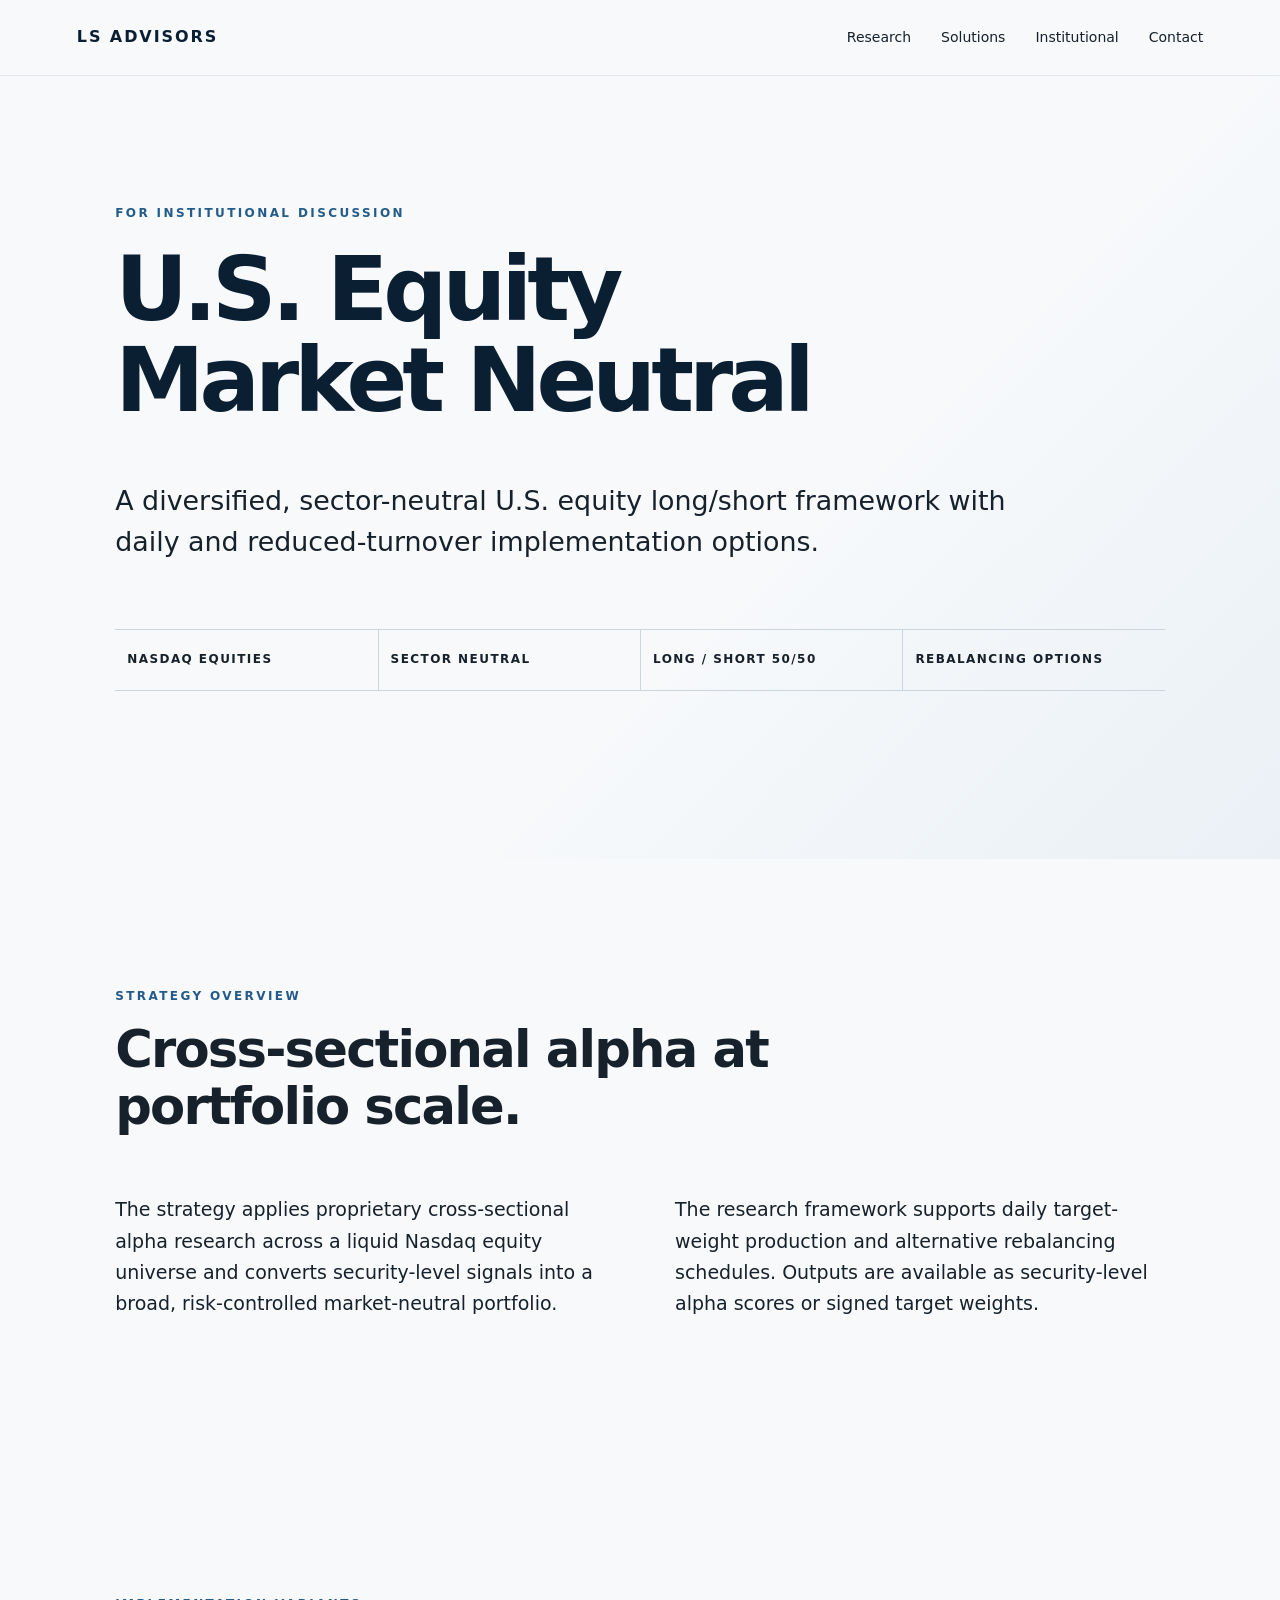
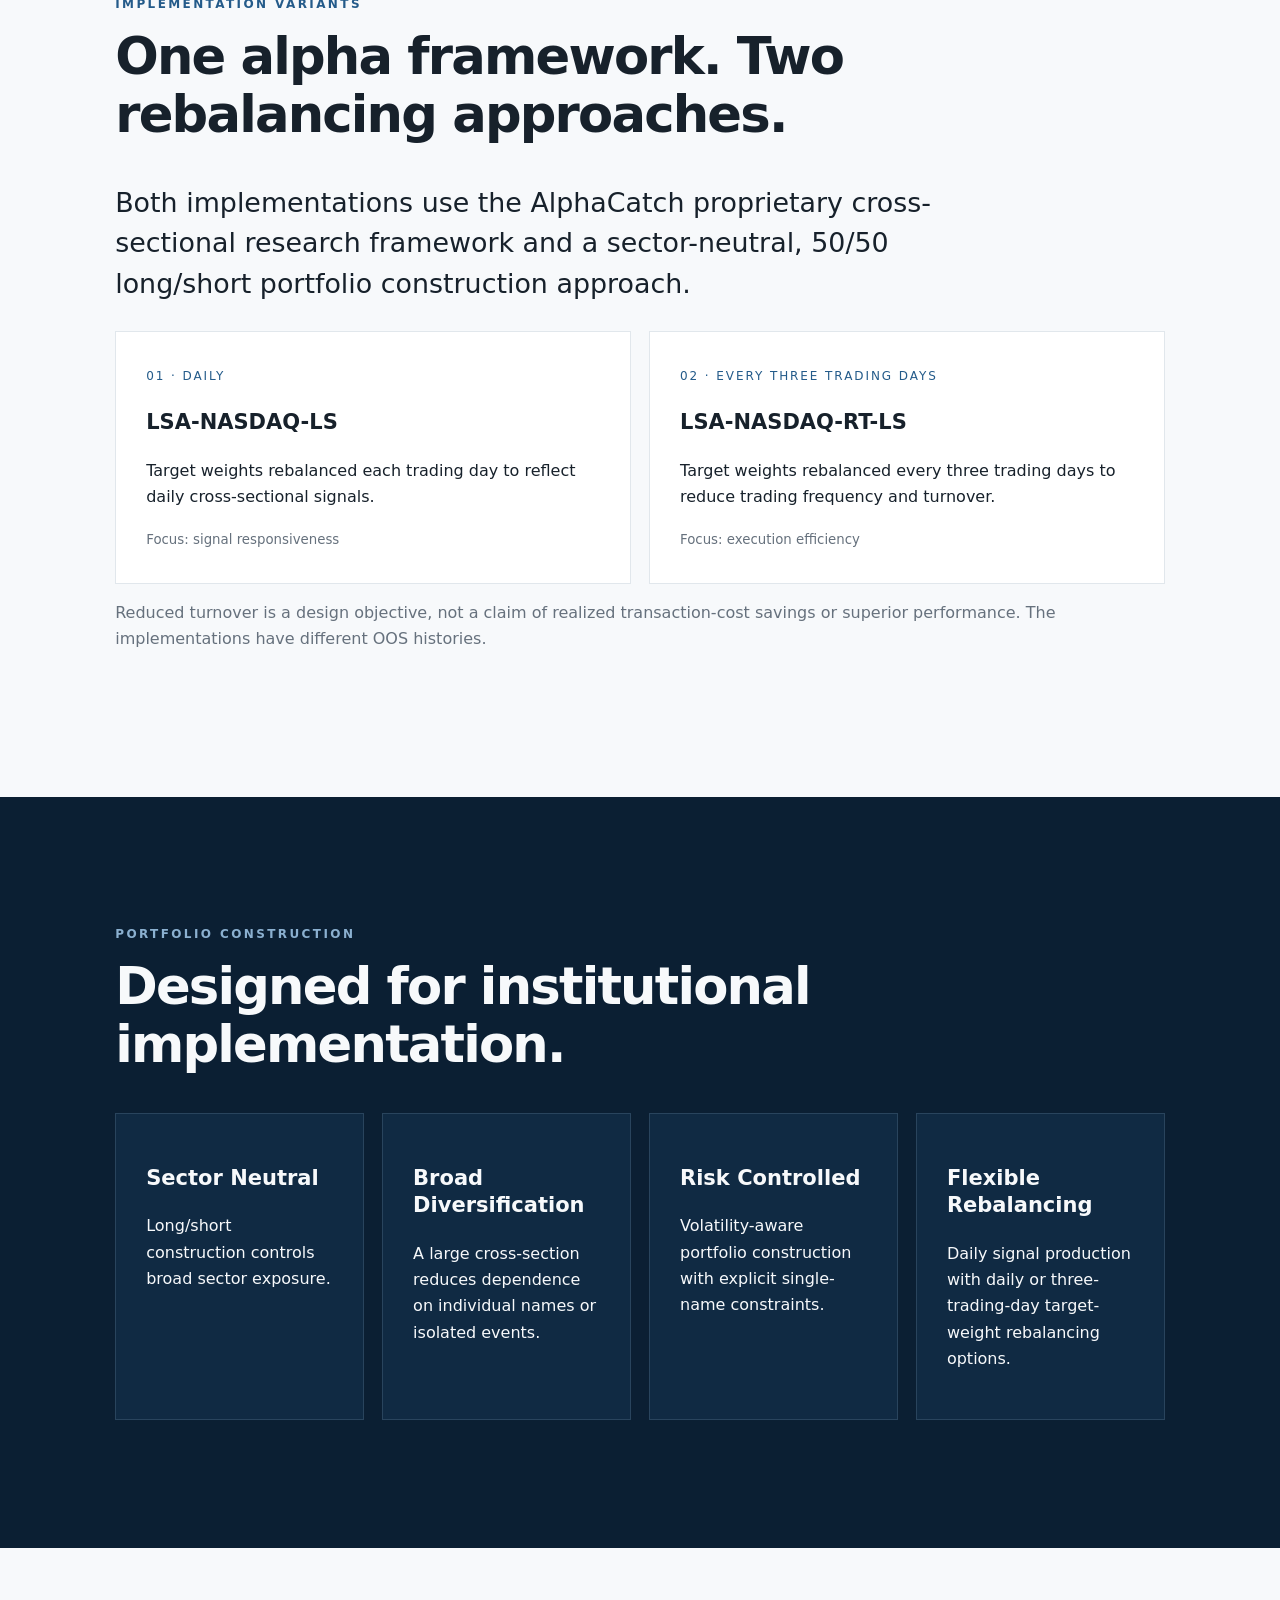
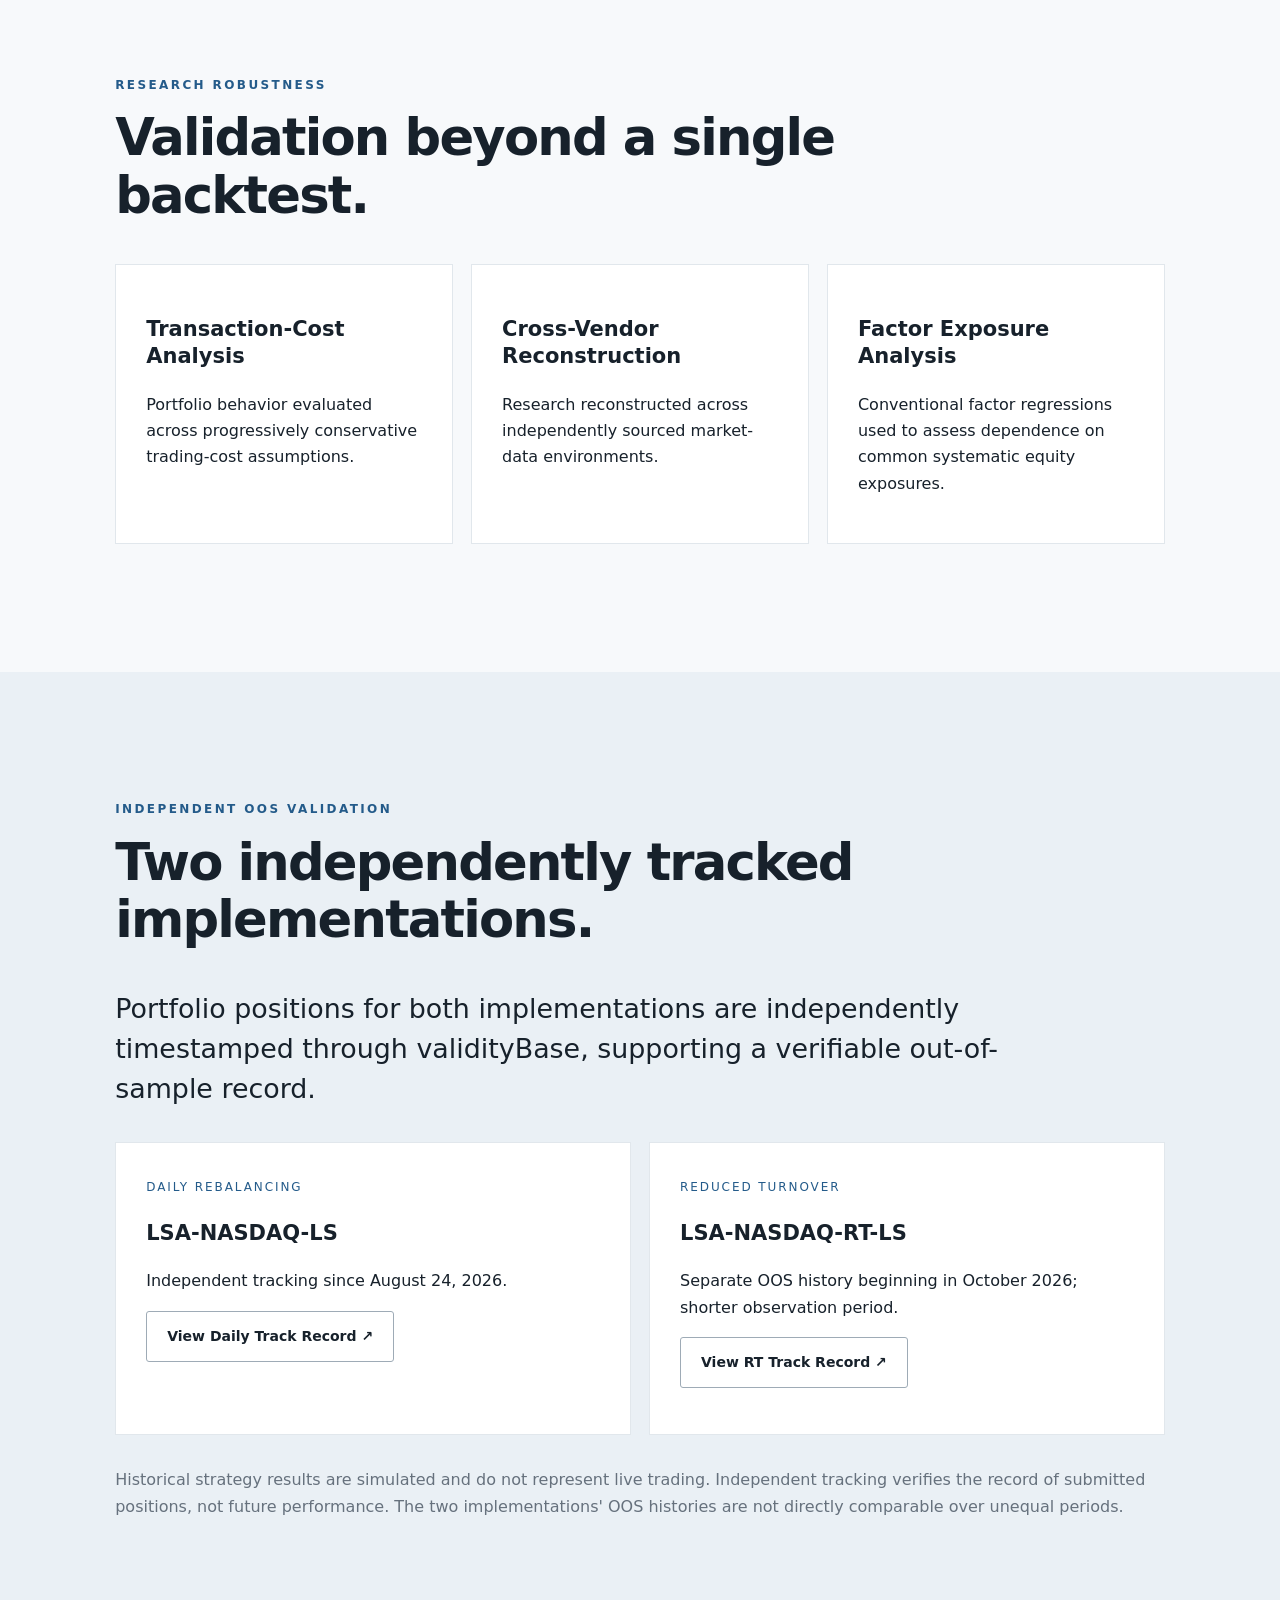
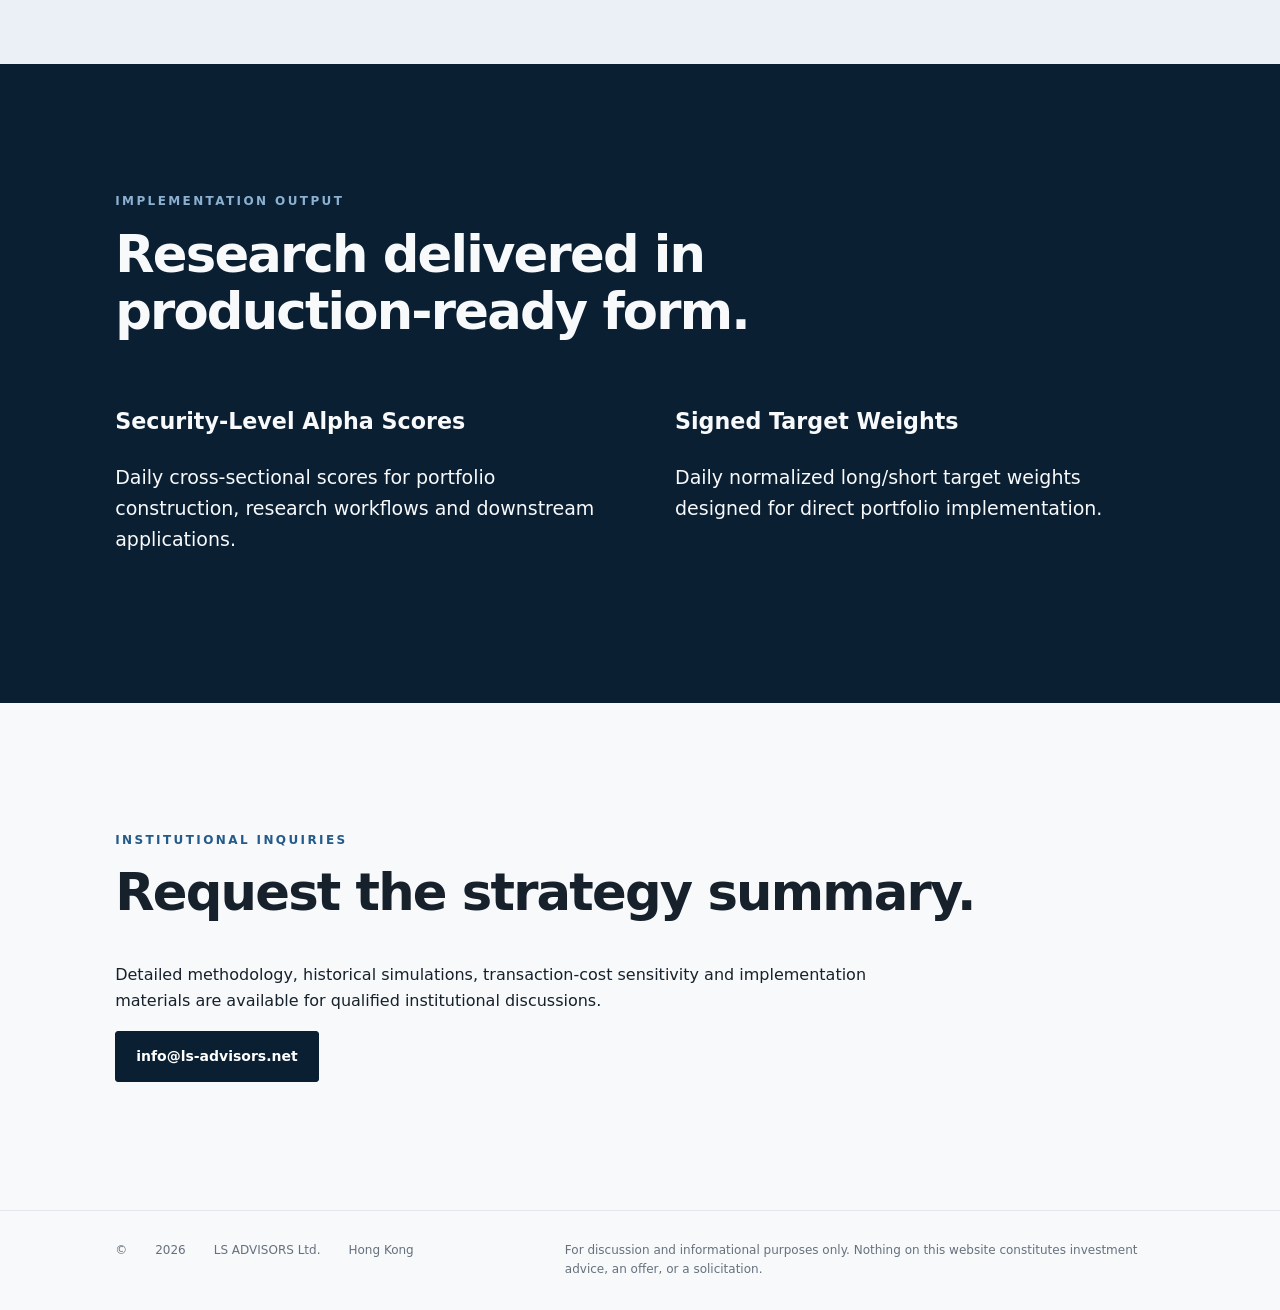
==== commit 69f54512: "Update institutional.html" ====
--- a/institutional.html
+++ b/institutional.html
@@ -3,7 +3,7 @@
 <head>
 <meta charset="utf-8"><meta name="viewport" content="width=device-width, initial-scale=1">
 <meta name="description" content="LS ADVISORS U.S. Equity Market Neutral institutional research overview.">
-<title>Institutional Research | LS ADVISORS</title><link rel="stylesheet" href="assets/css/style.css">
+<title>Institutional Research | LS ADVISORS</title><link rel="stylesheet" href="style.css">
 </head>
 <body>
 <header class="site-header"><a class="brand" href="index.html">LS ADVISORS</a><button class="menu" aria-label="Toggle navigation">Menu</button><nav><a href="index.html#research">Research</a><a href="index.html#solutions">Solutions</a><a href="institutional.html">Institutional</a><a href="index.html#contact">Contact</a></nav></header>
@@ -62,4 +62,4 @@
 </section>
 </main>
 <footer>© <span id="year"></span> LS ADVISORS Ltd. <span>Hong Kong</span><span>For discussion and informational purposes only. Nothing on this website constitutes investment advice, an offer, or a solicitation.</span></footer>
-<script src="assets/js/main.js"></script></body></html>+<script src="main.js"></script></body></html>
--- a/style.css
+++ b/style.css
@@ -0,0 +1,2 @@
+*{box-sizing:border-box}html{scroll-behavior:smooth}body{margin:0;font-family:Inter,ui-sans-serif,system-ui,-apple-system,BlinkMacSystemFont,"Segoe UI",sans-serif;color:#17212b;background:#f7f9fb;line-height:1.65}a{color:inherit;text-decoration:none}.site-header{height:76px;padding:0 clamp(24px,6vw,90px);display:flex;align-items:center;justify-content:space-between;background:rgba(247,249,251,.94);border-bottom:1px solid #e1e7ec;position:sticky;top:0;z-index:20;backdrop-filter:blur(12px)}.brand{font-weight:800;letter-spacing:.12em;color:#0b1f33}.site-header nav{display:flex;gap:30px;font-size:14px}.site-header nav a:hover{color:#245b8a}.menu{display:none;background:none;border:0;font:inherit}.hero,.section{padding:clamp(72px,10vw,140px) clamp(24px,9vw,150px)}.hero{min-height:76vh;display:flex;flex-direction:column;justify-content:center;background:linear-gradient(135deg,#f7f9fb 60%,#eaf0f5)}.hero h1{font-size:clamp(48px,7vw,92px);line-height:1.02;letter-spacing:-.055em;max-width:1050px;margin:20px 0 28px;color:#0b1f33}.eyebrow,.kicker{font-size:12px;font-weight:800;letter-spacing:.2em;color:#245b8a}.lead{font-size:clamp(20px,2.1vw,28px);line-height:1.5;max-width:900px}.hero>p:not(.lead){max-width:760px;color:#66717d}.actions{display:flex;gap:12px;margin-top:28px}.btn{display:inline-block;padding:13px 20px;border:1px solid #9eabb6;border-radius:3px;font-weight:700;font-size:14px}.btn.primary{background:#0b1f33;color:white;border-color:#0b1f33}.section h2{font-size:clamp(34px,4vw,58px);line-height:1.12;letter-spacing:-.035em;margin:14px 0 40px;max-width:900px}.cards{display:grid;gap:18px}.cards.three{grid-template-columns:repeat(3,1fr)}.cards.four{grid-template-columns:repeat(4,1fr)}.cards.grid6{grid-template-columns:repeat(3,1fr)}.cards article{padding:30px;border:1px solid #e1e7ec;background:#fff;min-height:220px}.cards article span,.process b{font-size:12px;letter-spacing:.16em;color:#245b8a}.cards h3,.process h3{font-size:21px;line-height:1.3}.cards small{color:#66717d}.dark{background:#0b1f33;color:#f7f9fb}.dark .kicker{color:#8bb0d0}.dark .cards article{background:#102a43;border-color:#29445d}.process{display:grid;grid-template-columns:repeat(3,1fr);gap:0;border-top:1px solid #3d5266}.process article{padding:32px 36px 24px 0;border-bottom:1px solid #3d5266}.process article+article{padding-left:36px;border-left:1px solid #3d5266}.statement{max-width:900px;font-size:21px;margin-top:45px}.specs{display:grid;grid-template-columns:repeat(4,1fr);margin:40px 0;border-top:1px solid #cbd5dd;border-bottom:1px solid #cbd5dd}.specs div{padding:20px 12px;font-size:12px;font-weight:800;letter-spacing:.12em}.specs div+div{border-left:1px solid #cbd5dd}.validation{border-left:3px solid #245b8a;padding:5px 0 5px 24px;max-width:850px;margin:45px 0}.text-link{font-weight:800;color:#245b8a}.deployment{background:#eaf0f5}.deployment p{max-width:900px;font-size:20px}.formula{margin-top:50px;padding:25px 0;border-top:1px solid #cbd5dd;border-bottom:1px solid #cbd5dd;font-weight:800;font-size:clamp(18px,2.3vw,30px);word-spacing:10px}.formula i{font-style:normal;color:#245b8a}.contact p{max-width:800px}.muted{color:#66717d}.two-col{display:grid;grid-template-columns:1fr 1fr;gap:70px;font-size:19px}.institutional-hero{min-height:65vh}.validation-large{background:#eaf0f5}footer{padding:30px clamp(24px,9vw,150px);border-top:1px solid #e1e7ec;display:flex;gap:28px;flex-wrap:wrap;color:#66717d;font-size:12px}footer span:last-child{margin-left:auto;max-width:600px}
+@media(max-width:800px){.site-header nav{display:none;position:absolute;top:76px;left:0;right:0;padding:24px;background:#f7f9fb;border-bottom:1px solid #e1e7ec;flex-direction:column}.site-header nav.open{display:flex}.menu{display:block}.cards.three,.cards.four,.cards.grid6,.process,.specs,.two-col{grid-template-columns:1fr}.process article+article{padding-left:0;border-left:0}.specs div+div{border-left:0;border-top:1px solid #cbd5dd}.hero{min-height:auto}.actions{flex-direction:column;align-items:flex-start}footer span:last-child{margin-left:0}}
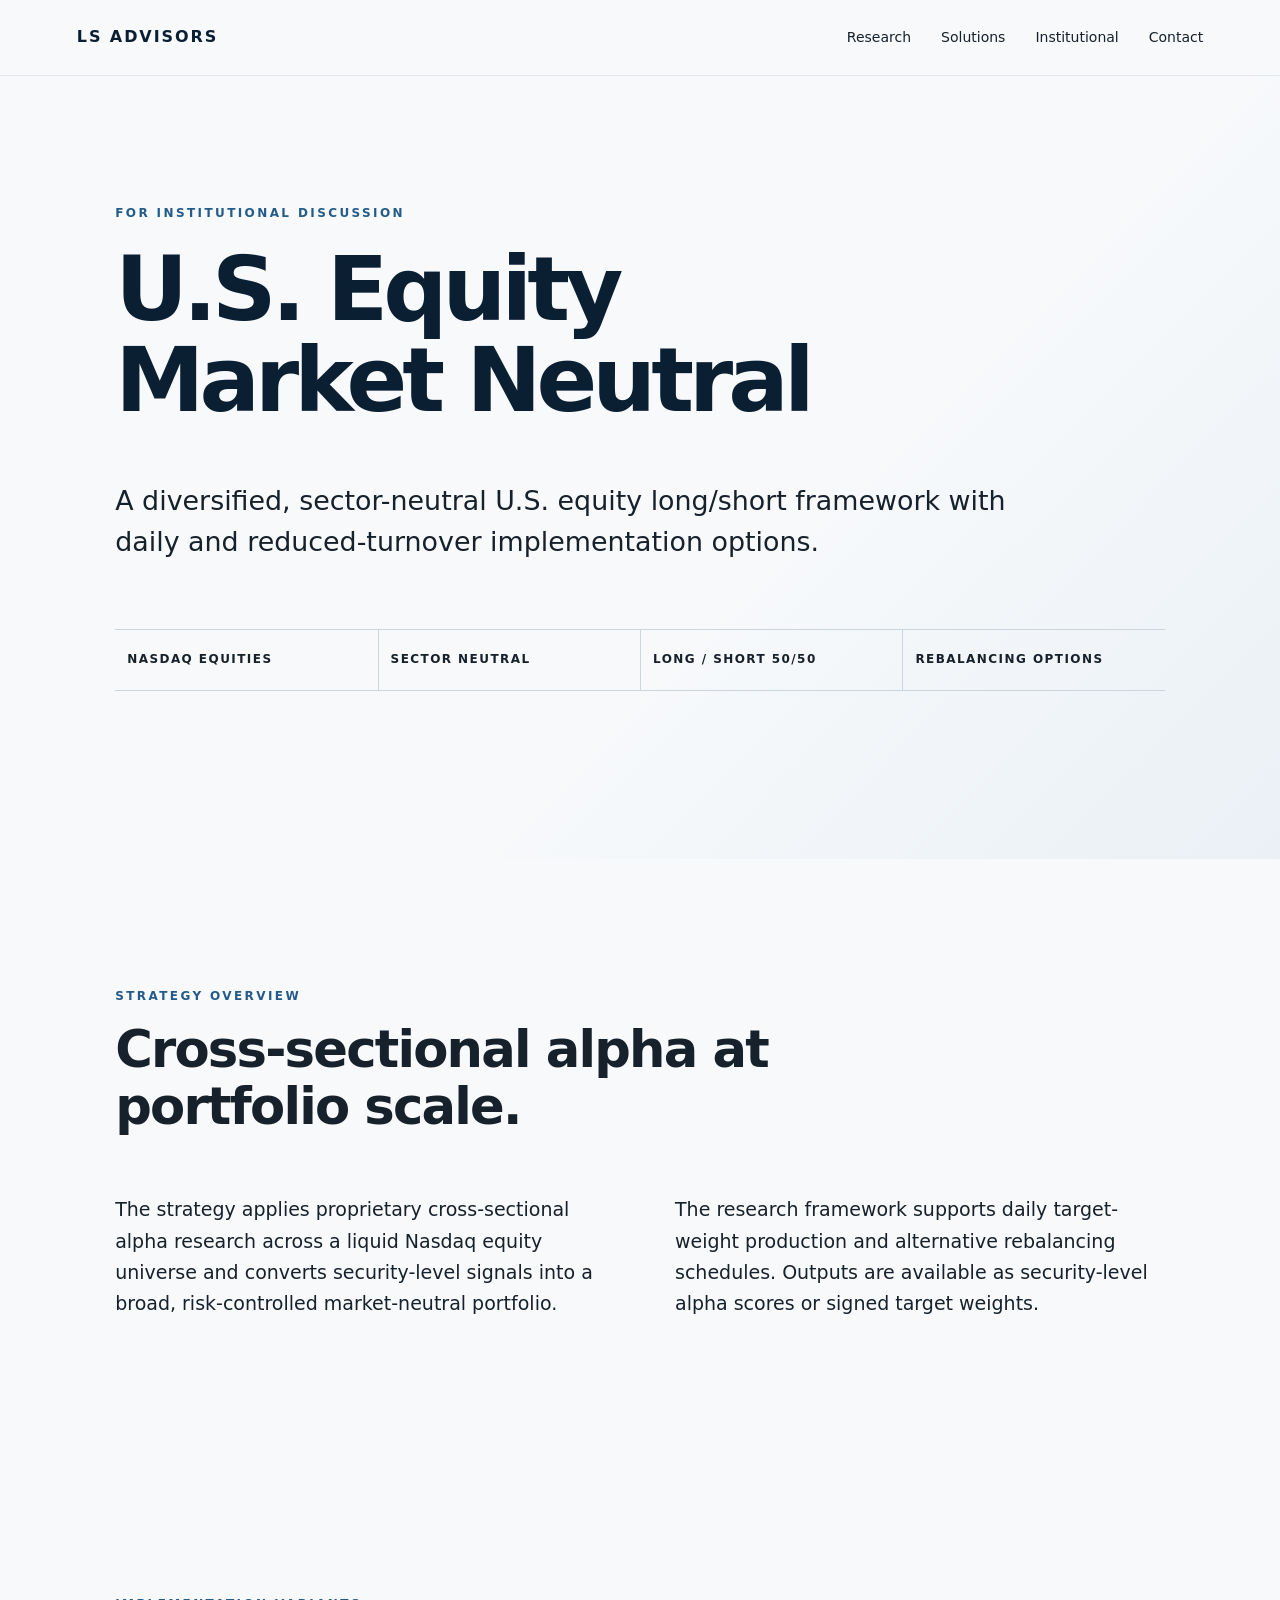
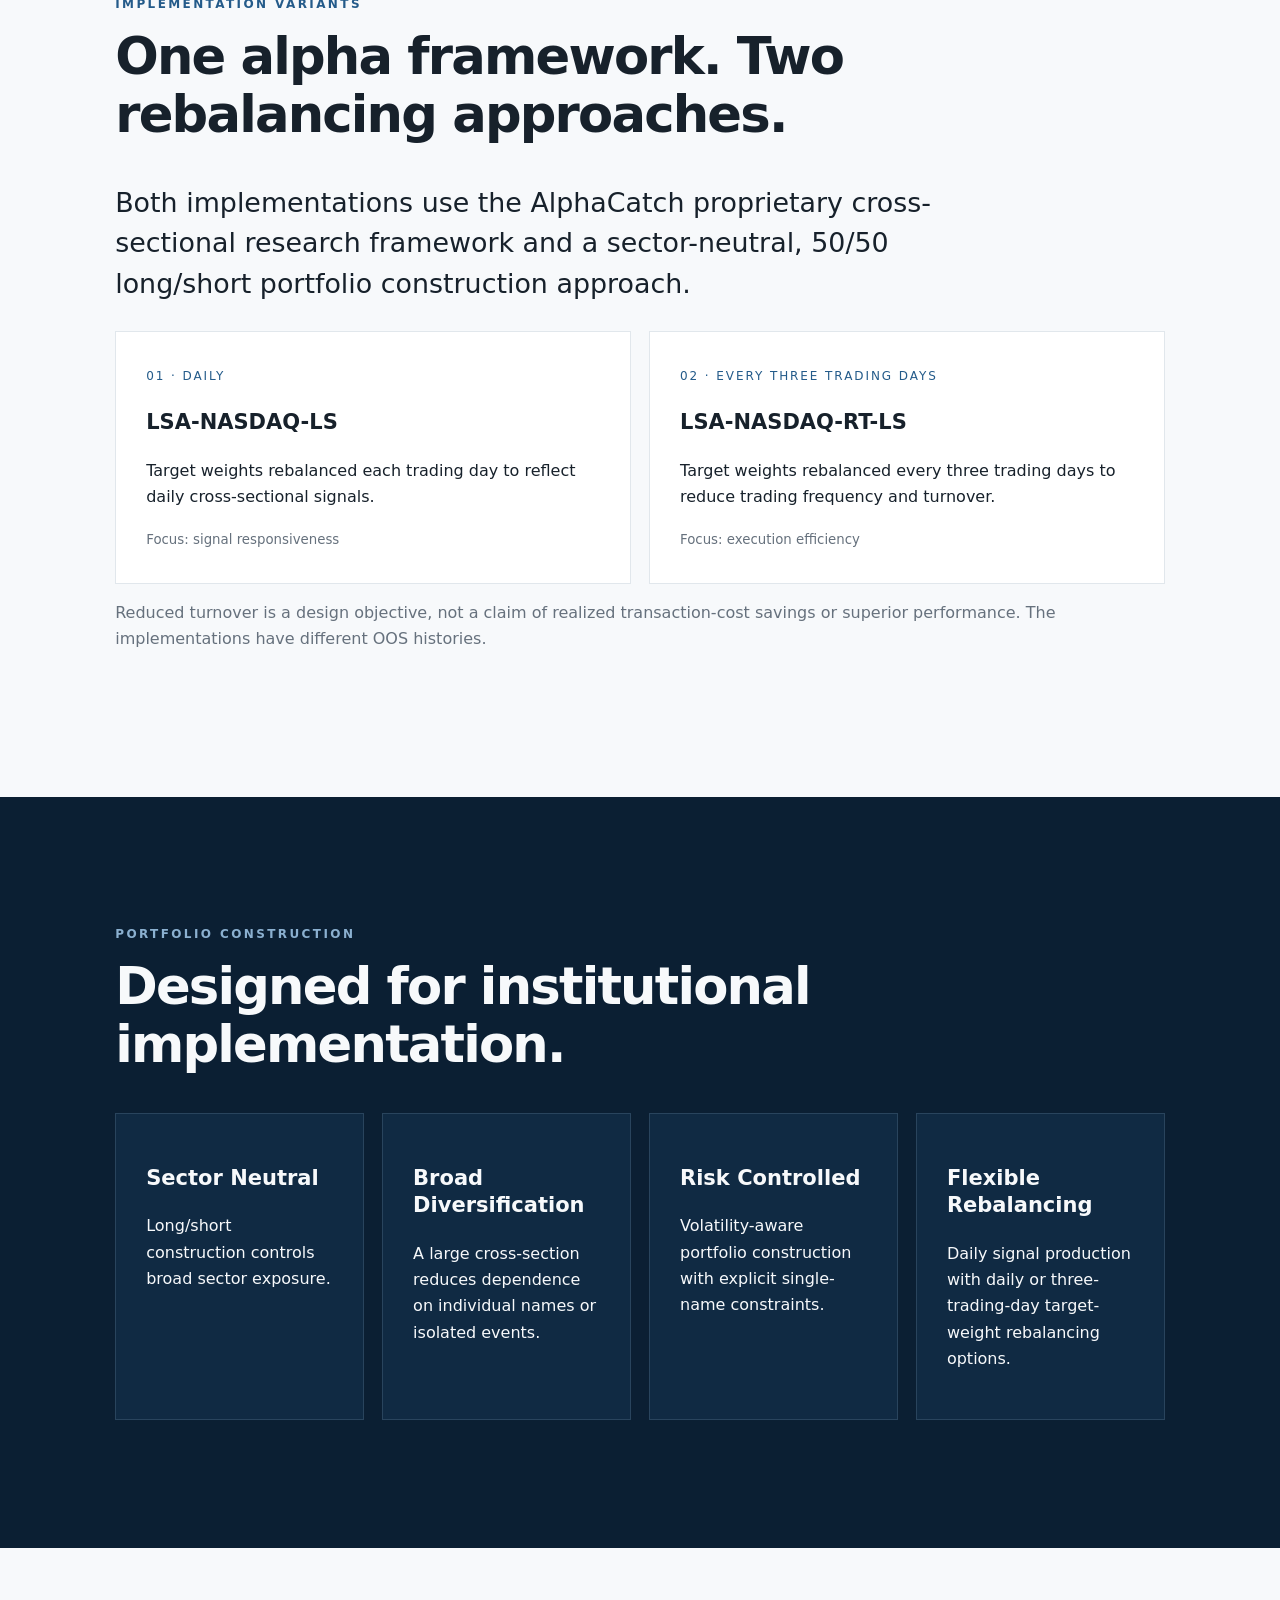
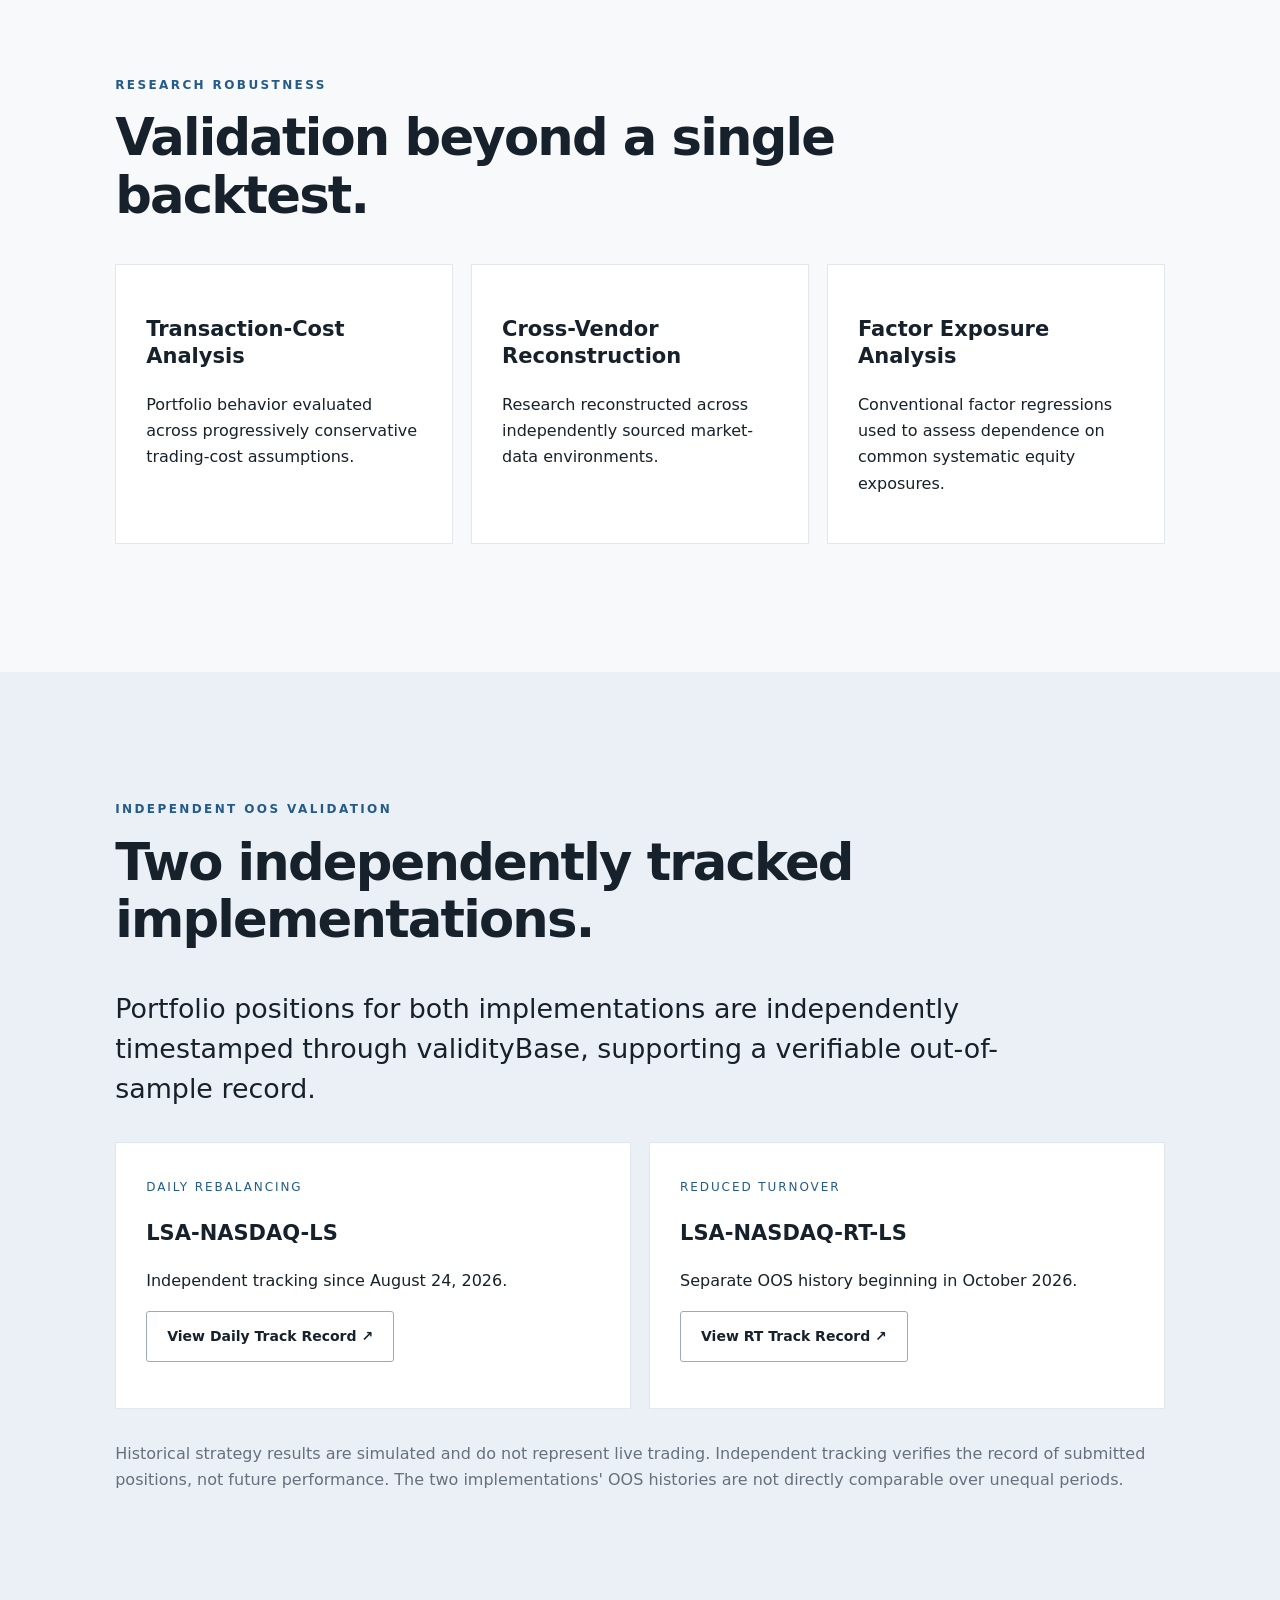
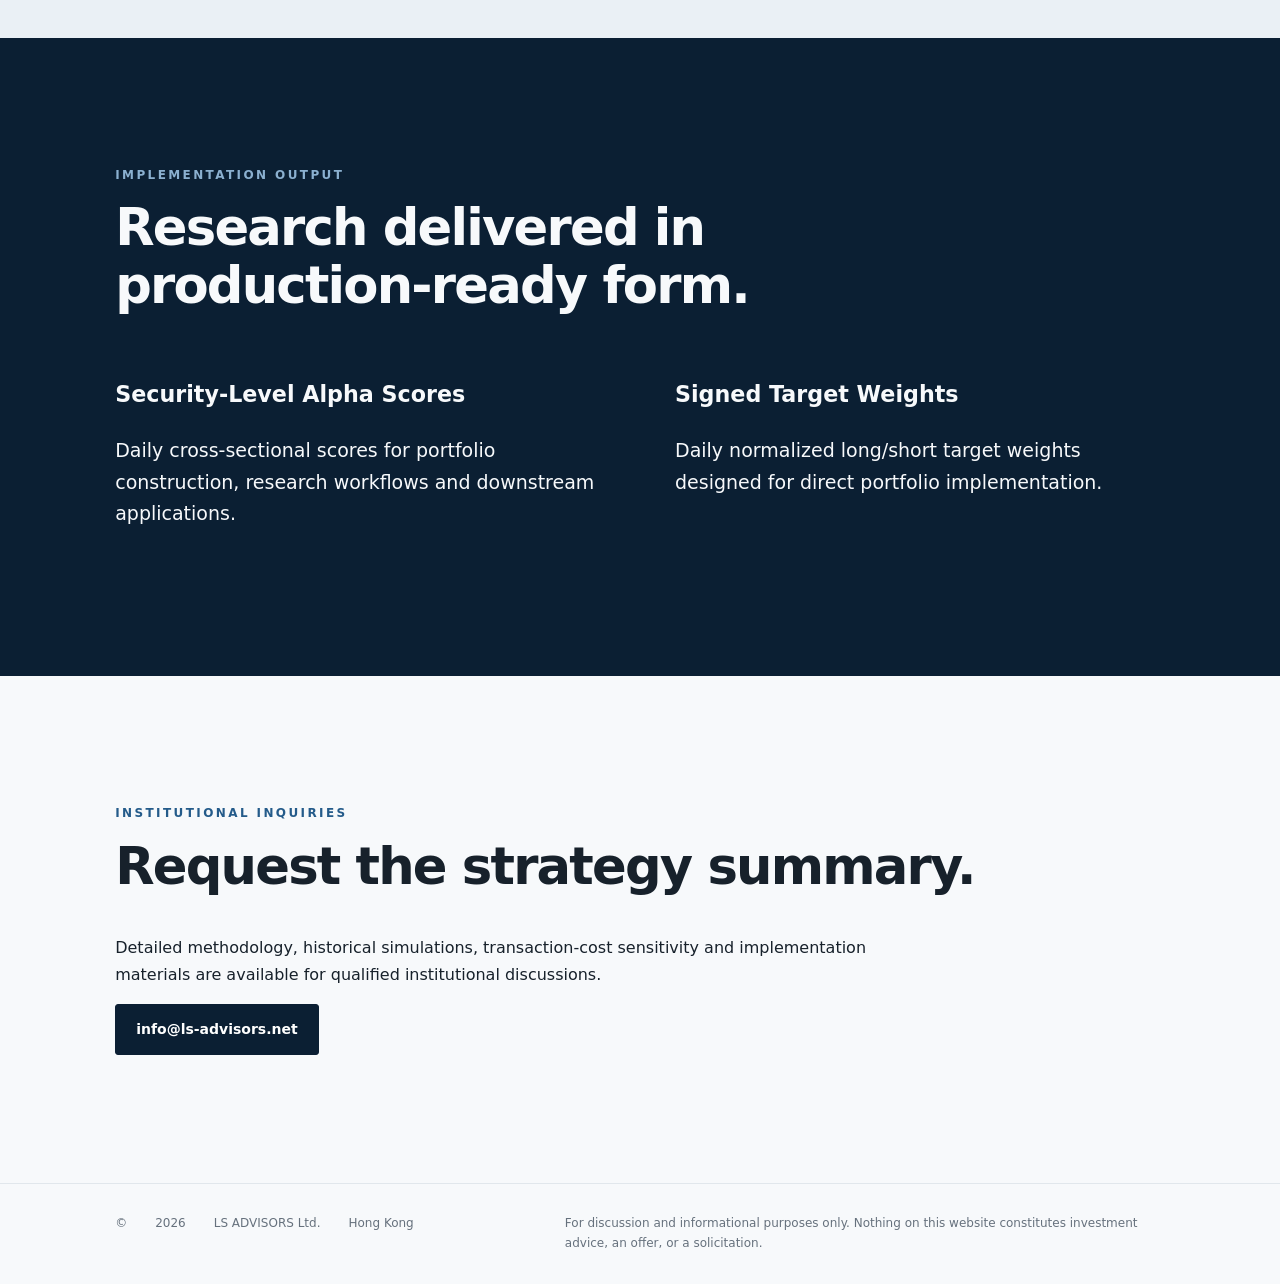
==== commit dbbd89dc: "Fix duplicate article entry for REDUCED TURNOVER" ====
--- a/institutional.html
+++ b/institutional.html
@@ -45,7 +45,7 @@
 <p class="lead">Portfolio positions for both implementations are independently timestamped through validityBase, supporting a verifiable out-of-sample record.</p>
 <div class="cards three" style="grid-template-columns:repeat(auto-fit,minmax(min(100%,280px),1fr));margin:2rem 0;">
   <article><span>DAILY REBALANCING</span><h3>LSA-NASDAQ-LS</h3><p>Independent tracking since August 24, 2026.</p><p><a class="btn" href="https://portfolios.vbase.com/?sym=LSA-NASDAQ-LS" target="_blank" rel="noopener noreferrer">View Daily Track Record ↗</a></p></article>
-  <article><span>REDUCED TURNOVER</span><h3>LSA-NASDAQ-RT-LS</h3><p>Separate OOS history beginning in October 2026; shorter observation period.</p><p><a class="btn" href="https://portfolios.vbase.com/?sym=LSA-NASDAQ-RT-LS" target="_blank" rel="noopener noreferrer">View RT Track Record ↗</a></p></article>
+  <article><span>REDUCED TURNOVER</span><h3>LSA-NASDAQ-RT-LS</h3><p>Separate OOS history beginning in October 2026.</p><p><a class="btn" href="https://portfolios.vbase.com/?sym=LSA-NASDAQ-RT-LS" target="_blank" rel="noopener noreferrer">View RT Track Record ↗</a></p></article>
 </div>
 <p class="muted">Historical strategy results are simulated and do not represent live trading. Independent tracking verifies the record of submitted positions, not future performance. The two implementations' OOS histories are not directly comparable over unequal periods.</p>
 </section>
